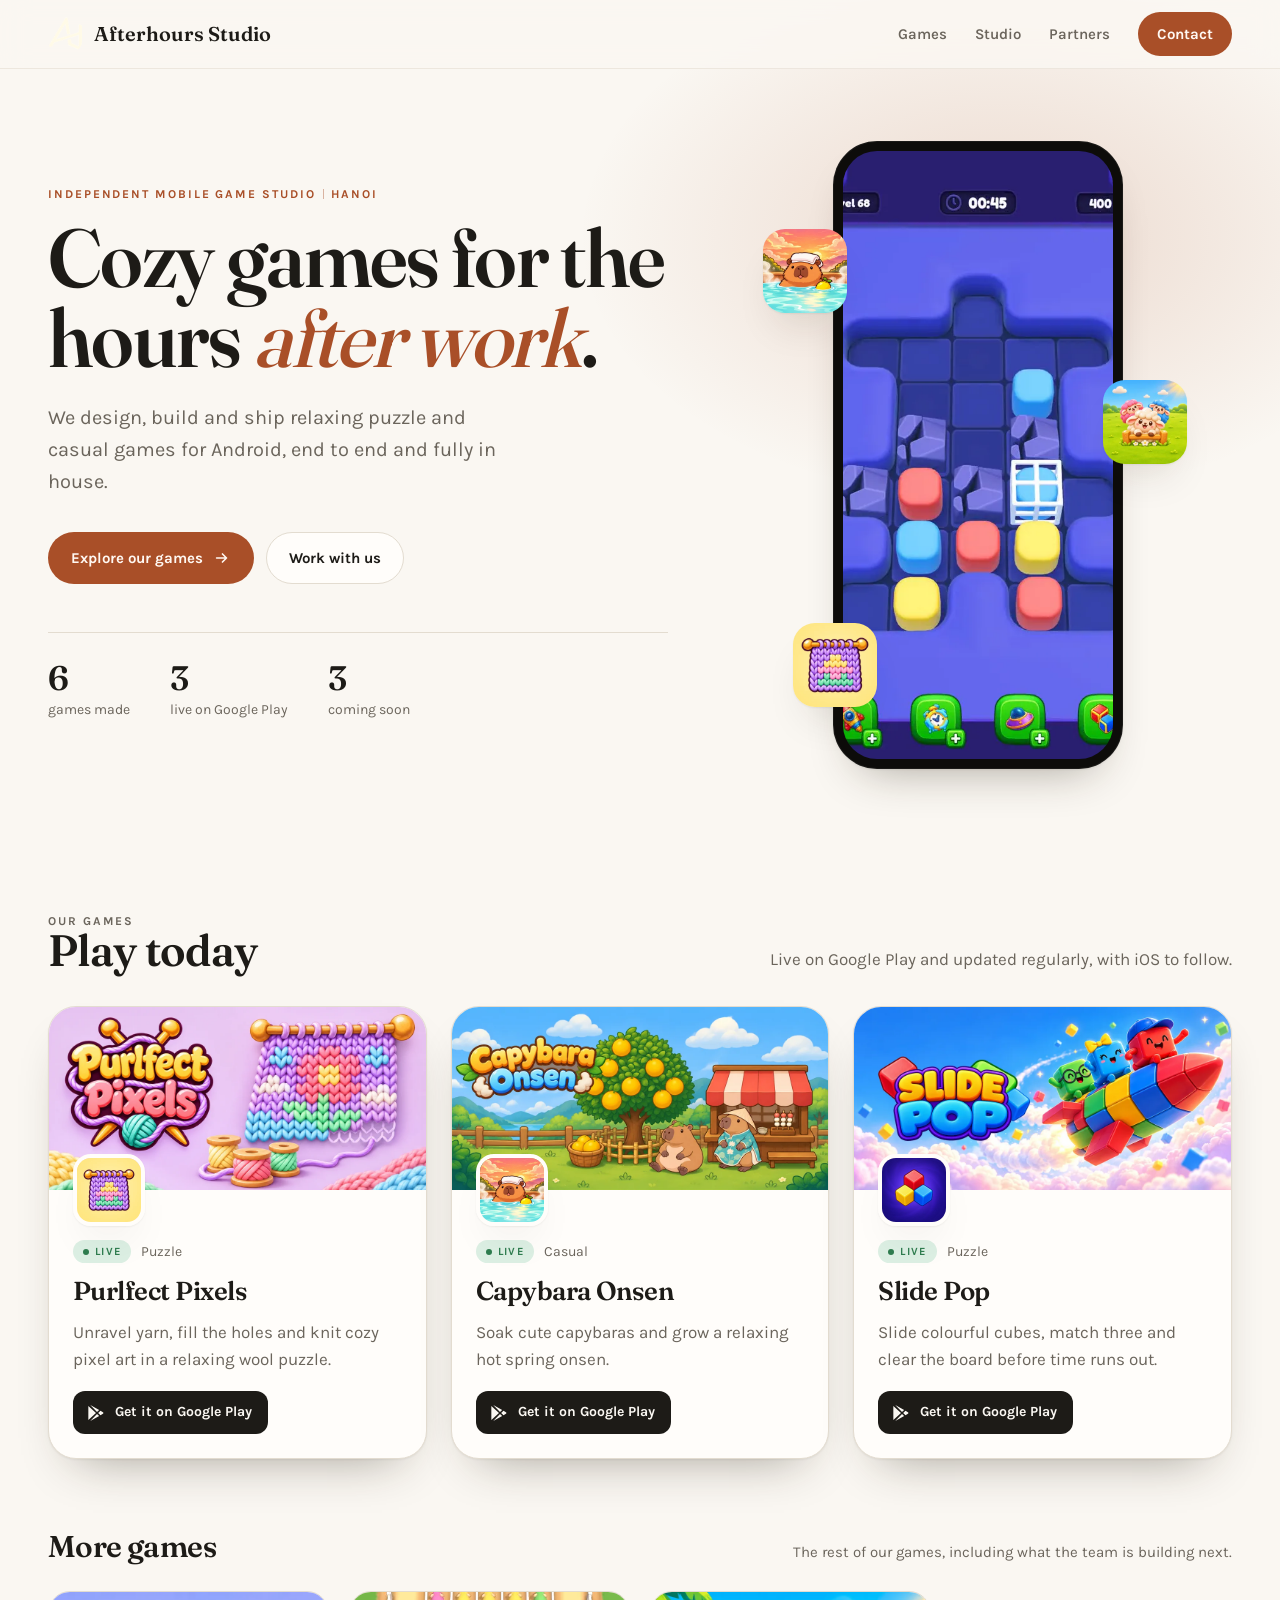
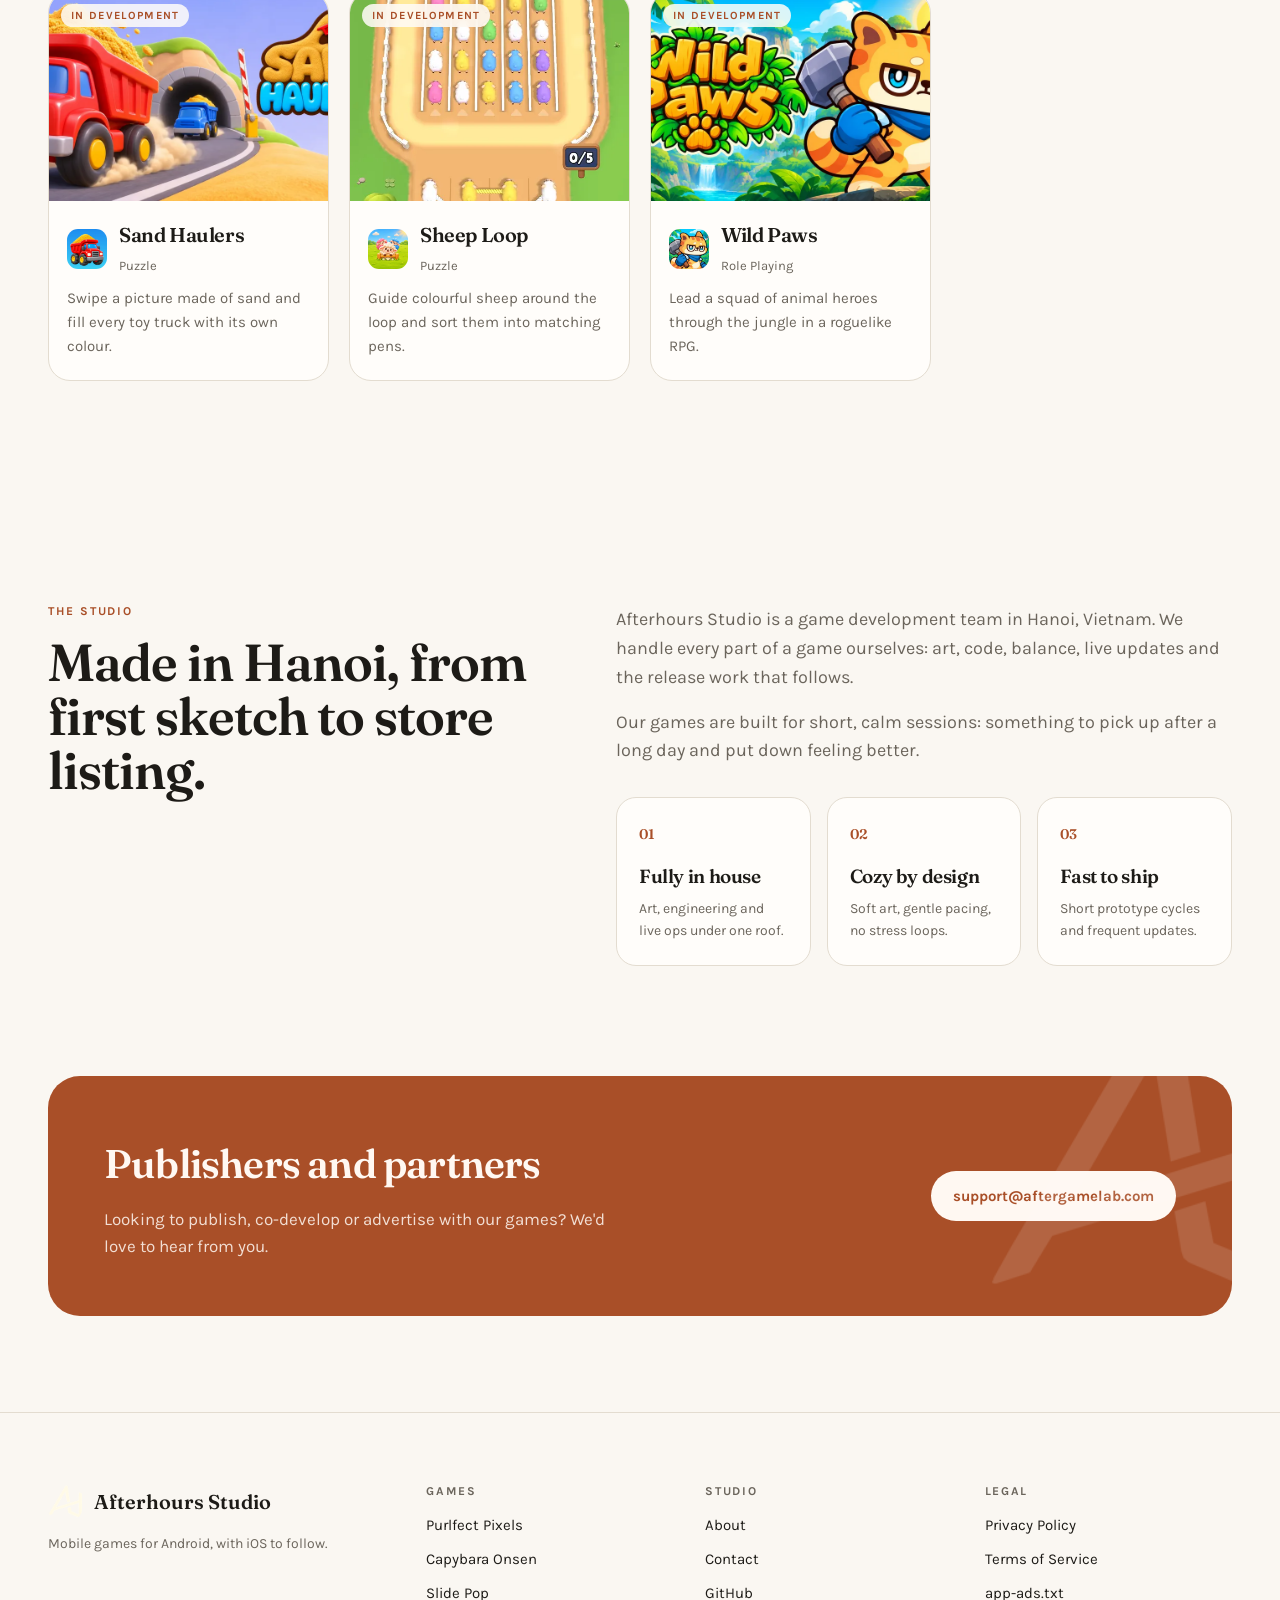
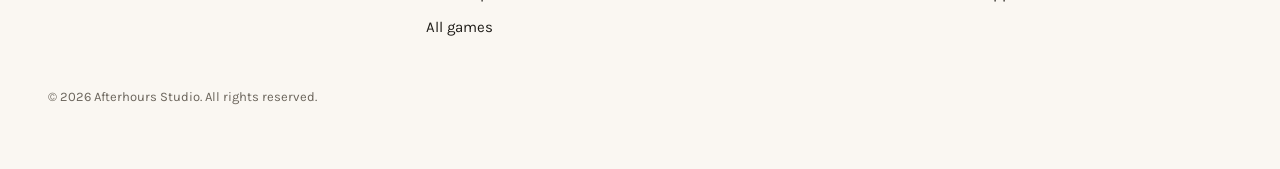
==== index.html @ 0a29c7d8 "feat(site): three featured games, the rest in a sideways row The home page games section is now thre" ====
<!doctype html>
<html lang="en">
<head>
<meta charset="utf-8">
<meta name="viewport" content="width=device-width, initial-scale=1">
<title>Afterhours Studio</title>
<meta name="description" content="Afterhours Studio is an independent mobile game studio in Hanoi. We design, build and ship relaxing puzzle and casual games for Android.">
<link rel="canonical" href="https://afterhours-studio.github.io/">
<meta property="og:type" content="website">
<meta property="og:title" content="Afterhours Studio">
<meta property="og:description" content="Cozy games for the hours after work. Relaxing puzzle and casual games for Android, made in Hanoi.">
<meta property="og:url" content="https://afterhours-studio.github.io/">
<meta property="og:image" content="https://afterhours-studio.github.io/assets/games/capybara-onsen/feature.webp">
<meta name="twitter:card" content="summary_large_image">
<link rel="icon" href="/assets/brand/favicon.svg" type="image/svg+xml">
<link rel="icon" href="/assets/brand/icon-180.png" type="image/png">
<link rel="apple-touch-icon" href="/assets/brand/icon-180.png">
<link rel="preload" href="/assets/fonts/fraunces-var-latin.woff2" as="font" type="font/woff2" crossorigin>
<link rel="preload" href="/assets/fonts/karla-var-latin.woff2" as="font" type="font/woff2" crossorigin>
<link rel="stylesheet" href="/assets/css/home.css?v=a24bcec610">
</head>
<body>

<header class="nav">
  <div class="wrap">
    <a class="brand" href="#top" aria-label="Afterhours Studio"><img src="/assets/brand/icon-180.png" alt="" width="34" height="34"><span>Afterhours Studio</span></a>
    <nav>
      <a href="#games">Games</a>
      <a href="#studio">Studio</a>
      <a href="#partner">Partners</a>
      <a class="btn primary" href="mailto:support@aftergamelab.com">Contact</a>
    </nav>
  </div>
</header>

<main id="top">
  <section class="hero">
    <div class="wrap">
      <div>
        <p class="eyebrow">Independent mobile game studio<span class="sep" aria-hidden="true"></span>Hanoi</p>
        <h1>Cozy games for the hours <em>after work</em>.</h1>
        <p class="lede">We design, build and ship relaxing puzzle and casual games for Android, end to end and fully in house.</p>
        <div class="ctas">
          <a class="btn primary" href="#games">Explore our games
            <svg viewBox="0 0 20 20" fill="none" stroke="currentColor" stroke-width="1.8" stroke-linecap="round" stroke-linejoin="round"><path d="M4 10h11M10.5 5.5 15 10l-4.5 4.5"/></svg></a>
          <a class="btn" href="#partner">Work with us</a>
        </div>
        <!-- STATS:START -->
        <div class="stats"><div><b>6</b><span>games made</span></div><div><b>3</b><span>live on Google Play</span></div><div><b>3</b><span>coming soon</span></div></div>
        <!-- STATS:END -->
      </div>
      <div class="showcase">
        <div class="phone"><video src="/assets/games/slide-pop/gameplay.mp4" poster="/assets/games/slide-pop/gameplay.webp" autoplay muted loop playsinline aria-label="Slide Pop gameplay"></video></div>
        <img class="float a" src="/assets/games/capybara-onsen/icon.webp" alt="Capybara Onsen app icon">
        <img class="float b" src="/assets/games/sheep-loop/icon.webp" alt="Sheep Loop app icon">
        <img class="float c" src="/assets/games/purlfect-pixels/icon.webp" alt="Purlfect Pixels app icon">
      </div>
    </div>
  </section>

  <section class="live" id="games">
    <div class="wrap">
      <div class="section-head">
        <div>
          <p class="eyebrow">Our games</p>
          <h2>Play today</h2>
        </div>
        <p>Live on Google Play and updated regularly, with iOS to follow.</p>
      </div>
      <div class="live-grid">
      <!-- Generated by tools/build_games.py from tools/games.json: edit that file, not these cards. -->
        <!-- FEATURED:START -->
        <article class="live-card">
          <a class="art" href="/games/purlfect-pixels/"><img src="/assets/games/purlfect-pixels/feature.webp" alt="Purlfect Pixels feature art" width="1024" height="500" loading="lazy"></a>
          <div class="body">
            <img class="icon" src="/assets/games/purlfect-pixels/icon.webp" alt="Purlfect Pixels app icon" width="72" height="72">
            <div>
              <div class="meta"><span class="chip on">Live</span>Puzzle</div>
              <h3><a href="/games/purlfect-pixels/">Purlfect Pixels</a></h3>
              <p>Unravel yarn, fill the holes and knit cozy pixel art in a relaxing wool puzzle.</p>
              <a class="play" href="https://play.google.com/store/apps/details?id=com.afterhours.purlfectpixels" rel="noopener"><svg viewBox="0 0 24 24" fill="currentColor" aria-hidden="true" focusable="false"><path d="M4 3.5v17l9.2-8.5L4 3.5Zm10.4 9.6 2.6 2.4-10.7 6.1 8.1-8.5Zm0-2.2L6.3 2.4 17 8.5l-2.6 2.4Zm4.2-1.5 2.9 1.7c.7.4.7 1.4 0 1.8l-2.9 1.7-2.8-2.6 2.8-2.6Z"/></svg>Get it on Google Play</a>
            </div>
          </div>
        </article>
        <article class="live-card">
          <a class="art" href="/games/capybara-onsen/"><img src="/assets/games/capybara-onsen/feature.webp" alt="Capybara Onsen feature art" width="1024" height="500" loading="lazy"></a>
          <div class="body">
            <img class="icon" src="/assets/games/capybara-onsen/icon.webp" alt="Capybara Onsen app icon" width="72" height="72">
            <div>
              <div class="meta"><span class="chip on">Live</span>Casual</div>
              <h3><a href="/games/capybara-onsen/">Capybara Onsen</a></h3>
              <p>Soak cute capybaras and grow a relaxing hot spring onsen.</p>
              <a class="play" href="https://play.google.com/store/apps/details?id=com.afterhours.cpbronsen" rel="noopener"><svg viewBox="0 0 24 24" fill="currentColor" aria-hidden="true" focusable="false"><path d="M4 3.5v17l9.2-8.5L4 3.5Zm10.4 9.6 2.6 2.4-10.7 6.1 8.1-8.5Zm0-2.2L6.3 2.4 17 8.5l-2.6 2.4Zm4.2-1.5 2.9 1.7c.7.4.7 1.4 0 1.8l-2.9 1.7-2.8-2.6 2.8-2.6Z"/></svg>Get it on Google Play</a>
            </div>
          </div>
        </article>
        <article class="live-card">
          <a class="art" href="/games/slide-pop/"><img src="/assets/games/slide-pop/feature.webp" alt="Slide Pop feature art" width="1024" height="500" loading="lazy"></a>
          <div class="body">
            <img class="icon" src="/assets/games/slide-pop/icon.webp" alt="Slide Pop app icon" width="72" height="72">
            <div>
              <div class="meta"><span class="chip on">Live</span>Puzzle</div>
              <h3><a href="/games/slide-pop/">Slide Pop</a></h3>
              <p>Slide colourful cubes, match three and clear the board before time runs out.</p>
              <a class="play" href="https://play.google.com/store/apps/details?id=com.afterhours.slidepop" rel="noopener"><svg viewBox="0 0 24 24" fill="currentColor" aria-hidden="true" focusable="false"><path d="M4 3.5v17l9.2-8.5L4 3.5Zm10.4 9.6 2.6 2.4-10.7 6.1 8.1-8.5Zm0-2.2L6.3 2.4 17 8.5l-2.6 2.4Zm4.2-1.5 2.9 1.7c.7.4.7 1.4 0 1.8l-2.9 1.7-2.8-2.6 2.8-2.6Z"/></svg>Get it on Google Play</a>
            </div>
          </div>
        </article>
        <!-- FEATURED:END -->
      </div>

      <div class="more-head">
        <h2>More games</h2>
        <p>The rest of our games, including what the team is building next.</p>
      </div>
      <div class="more-row">
      <!-- Generated by tools/build_games.py from tools/games.json: edit that file, not these cards. -->
        <!-- MORE:START -->
        <a class="dev-card" href="/games/sand-haulers/">
          <div class="art"><img src="/assets/games/sand-haulers/feature.webp" alt="Sand Haulers feature art" loading="lazy"><span class="chip">In development</span></div>
          <div class="body">
            <div class="row"><img src="/assets/games/sand-haulers/icon.webp" alt="Sand Haulers app icon" width="40" height="40" loading="lazy"><div><h3>Sand Haulers</h3><span class="genre">Puzzle</span></div></div>
            <p>Swipe a picture made of sand and fill every toy truck with its own colour.</p>
          </div>
        </a>
        <a class="dev-card" href="/games/sheep-loop/">
          <div class="art"><video src="/assets/games/sheep-loop/gameplay.mp4" poster="/assets/games/sheep-loop/gameplay.webp" autoplay muted loop playsinline preload="metadata" aria-label="Sheep Loop gameplay"></video><span class="chip">In development</span></div>
          <div class="body">
            <div class="row"><img src="/assets/games/sheep-loop/icon.webp" alt="Sheep Loop app icon" width="40" height="40" loading="lazy"><div><h3>Sheep Loop</h3><span class="genre">Puzzle</span></div></div>
            <p>Guide colourful sheep around the loop and sort them into matching pens.</p>
          </div>
        </a>
        <a class="dev-card" href="/games/wild-paws/">
          <div class="art"><img src="/assets/games/wild-paws/feature.webp" alt="Wild Paws feature art" loading="lazy"><span class="chip">In development</span></div>
          <div class="body">
            <div class="row"><img src="/assets/games/wild-paws/icon.webp" alt="Wild Paws app icon" width="40" height="40" loading="lazy"><div><h3>Wild Paws</h3><span class="genre">Role Playing</span></div></div>
            <p>Lead a squad of animal heroes through the jungle in a roguelike RPG.</p>
          </div>
        </a>
        <!-- MORE:END -->
      </div>
    </div>
  </section>

  <section class="studio" id="studio">
    <div class="wrap">
      <div>
        <p class="eyebrow">The studio</p>
        <h2>Made in Hanoi, from first sketch to store listing.</h2>
      </div>
      <div class="copy">
        <p>Afterhours Studio is a game development team in Hanoi, Vietnam. We handle every part of a game ourselves: art, code, balance, live updates and the release work that follows.</p>
        <p>Our games are built for short, calm sessions: something to pick up after a long day and put down feeling better.</p>
        <div class="pillars">
          <div class="pillar"><span class="n">01</span><h3>Fully in house</h3><p>Art, engineering and live ops under one roof.</p></div>
          <div class="pillar"><span class="n">02</span><h3>Cozy by design</h3><p>Soft art, gentle pacing, no stress loops.</p></div>
          <div class="pillar"><span class="n">03</span><h3>Fast to ship</h3><p>Short prototype cycles and frequent updates.</p></div>
        </div>
      </div>
    </div>
  </section>

  <section class="partner" id="partner">
    <div class="wrap">
      <div>
        <h2>Publishers and partners</h2>
        <p>Looking to publish, co-develop or advertise with our games? We'd love to hear from you.</p>
      </div>
      <a class="btn" href="mailto:support@aftergamelab.com">support@aftergamelab.com</a>
    </div>
  </section>
</main>

<footer>
  <div class="wrap">
    <div>
      <a class="brand" href="#top"><img src="/assets/brand/icon-180.png" alt="" width="34" height="34">Afterhours Studio</a>
      <p class="small">Mobile games for Android, with iOS to follow.</p>
    </div>
    <div><h4>Games</h4><ul>
      <!-- FOOTGAMES:START -->
      <li><a href="/games/purlfect-pixels/">Purlfect Pixels</a></li>
      <li><a href="/games/capybara-onsen/">Capybara Onsen</a></li>
      <li><a href="/games/slide-pop/">Slide Pop</a></li>
      <li><a href="#games">All games</a></li>
      <!-- FOOTGAMES:END -->
    </ul></div>
    <div><h4>Studio</h4><ul><li><a href="#studio">About</a></li><li><a href="mailto:support@aftergamelab.com">Contact</a></li><li><a href="https://github.com/Afterhours-Studio" rel="noopener">GitHub</a></li></ul></div>
    <div><h4>Legal</h4><ul><li><a href="/privacy/">Privacy Policy</a></li><li><a href="/terms/">Terms of Service</a></li><li><a href="/app-ads.txt">app-ads.txt</a></li></ul></div>
  </div>
  <p class="wrap legal">© 2026 Afterhours Studio. All rights reserved.</p>
</footer>

</body>
</html>
---- assets/css/home.css ----
/* Home page only (index.html). Game pages, privacy and terms use site.css.
   Game cards and stats are built by tools/build_games.py from tools/games.json. */
@font-face { font-family: "Fraunces"; src: url("/assets/fonts/fraunces-var-latin.woff2") format("woff2-variations"); font-weight: 100 900; font-display: swap; }
@font-face { font-family: "Karla"; src: url("/assets/fonts/karla-var-latin.woff2") format("woff2-variations"); font-weight: 200 800; font-display: swap; }

:root {
  --paper: #faf7f2; --raised: #fffdfa; --sunk: #f1ebe1;
  --ink: #1d1b17; --muted: #6b655c; --line: #e3dcd0;
  --accent: #a94f28; --accent-ink: #fff8f2; --accent-soft: #f2e4d9;
  --live: #2f7d4f; --live-soft: #dcefe3;
  --glow: rgba(169, 79, 40, .18);
  --shadow: 0 1px 2px rgba(40,30,16,.06), 0 24px 48px -28px rgba(40,30,16,.45);
  --display: "Fraunces", Georgia, serif;
  --body: "Karla", "Segoe UI", Helvetica, Arial, sans-serif;
  --wrap: 1440px;
  --gutter: clamp(16px, 4vw, 48px);
}
@media (prefers-color-scheme: dark) {
  :root {
    --paper: #13110e; --raised: #1c1915; --sunk: #191612;
    --ink: #efe9df; --muted: #9d958a; --line: #2e2922;
    --accent: #e8986a; --accent-ink: #1a110b; --accent-soft: #2b2119;
    --live: #7fd3a0; --live-soft: #17281e;
    --glow: rgba(232, 152, 106, .16);
    --shadow: 0 1px 2px rgba(0,0,0,.5), 0 28px 56px -30px rgba(0,0,0,.95);
  }
}

* { box-sizing: border-box; }
html { scroll-behavior: smooth; -webkit-text-size-adjust: 100%; }
body { margin: 0; background: var(--paper); color: var(--ink); font: 400 17px/1.6 var(--body); overflow-x: hidden; }
img, video { display: block; max-width: 100%; }
a { color: inherit; text-decoration: none; }
.wrap { width: min(var(--wrap), 100% - 2 * var(--gutter)); margin-inline: auto; }

.eyebrow { font: 700 12px/1 var(--body); letter-spacing: .16em; text-transform: uppercase; color: var(--accent); margin: 0 0 18px; }
h1, h2, h3 { font-family: var(--display); font-weight: 600; letter-spacing: -.02em; margin: 0; }
.section-head { display: flex; align-items: end; justify-content: space-between; gap: 24px; margin-bottom: 32px; }
.section-head h2 { font-size: clamp(30px, 4vw, 44px); line-height: 1.05; }
.section-head p { color: var(--muted); margin: 10px 0 0; }

.btn { display: inline-flex; align-items: center; gap: 10px; padding: 13px 22px; border-radius: 999px; font-weight: 700; font-size: 15px; border: 1px solid var(--line); background: var(--raised); transition: transform .15s ease, background .15s ease; }
.btn:hover { transform: translateY(-1px); }
.btn.primary { background: var(--accent); color: var(--accent-ink); border-color: transparent; }
.btn svg { width: 18px; height: 18px; }

/* Nav */
.nav { position: sticky; top: 0; z-index: 10; backdrop-filter: blur(14px); background: color-mix(in srgb, var(--paper) 82%, transparent); border-bottom: 1px solid color-mix(in srgb, var(--line) 60%, transparent); }
.nav .wrap { display: flex; align-items: center; justify-content: space-between; height: 68px; }
.brand { display: flex; align-items: center; gap: 12px; font: 600 20px/1 var(--display); }
.brand img { width: 34px; height: 34px; border-radius: 9px; }
.nav nav { display: flex; align-items: center; gap: 28px; font-weight: 600; font-size: 15px; }
.nav nav a:not(.btn) { color: var(--muted); }
.nav nav a:not(.btn):hover { color: var(--ink); }
.nav .btn { padding: 9px 18px; }

/* Hero */
.hero { position: relative; padding: 72px 0 96px; }
.hero::before { content: ""; position: absolute; inset: -120px 0 auto; height: 720px; background: radial-gradient(600px 380px at 78% 40%, var(--glow), transparent 70%); pointer-events: none; z-index: -1; }
.hero .wrap { display: grid; grid-template-columns: 1.1fr .9fr; gap: 56px; align-items: center; }
.hero h1 { font-size: clamp(44px, 6.4vw, 84px); line-height: .98; }
.hero h1 em { font-style: italic; color: var(--accent); font-weight: 500; }
.hero .lede { font-size: 20px; color: var(--muted); max-width: 40ch; margin: 24px 0 34px; }
.hero .ctas { display: flex; flex-wrap: wrap; gap: 12px; }
.stats { display: flex; gap: 40px; margin-top: 48px; padding-top: 28px; border-top: 1px solid var(--line); }
.stats b { display: block; font: 600 34px/1 var(--display); }
.stats span { color: var(--muted); font-size: 14px; }

.showcase { position: relative; justify-self: center; }
.phone { width: 290px; aspect-ratio: 9 / 19.5; border-radius: 44px; padding: 10px; background: #0d0c0a; box-shadow: var(--shadow), 0 0 0 1px rgba(255,255,255,.06) inset; }
.phone video { width: 100%; height: 100%; object-fit: cover; border-radius: 34px; }
.float { position: absolute; width: 84px; height: 84px; border-radius: 22px; box-shadow: var(--shadow); animation: bob 6s ease-in-out infinite; }
.float.a { left: -70px; top: 14%; }
.float.b { right: -64px; top: 38%; animation-delay: -2s; }
.float.c { left: -40px; bottom: 10%; animation-delay: -4s; }
@keyframes bob { 50% { transform: translateY(-12px) rotate(-2deg); } }

/* Live games */
.live { padding: 40px 0 96px; }
.live-grid { display: grid; grid-template-columns: repeat(auto-fit, minmax(300px, 1fr)); gap: 24px; }
.live-card { position: relative; border-radius: 28px; overflow: hidden; background: var(--raised); border: 1px solid var(--line); box-shadow: var(--shadow); display: flex; flex-direction: column; }
.live-card .art { aspect-ratio: 1024 / 500; overflow: hidden; }
.live-card .art img { width: 100%; height: 100%; object-fit: cover; transition: transform .5s ease; }
.live-card:hover .art img { transform: scale(1.04); }
.live-card .body { display: grid; gap: 14px; padding: 0 24px 24px; align-items: start; }
.live-card .icon { position: relative; z-index: 1; width: 72px; height: 72px; border-radius: 18px; margin-top: -36px; border: 4px solid var(--raised); box-shadow: var(--shadow); }
.live-card h3 { font-size: 26px; }
.live-card h3 a:hover { color: var(--accent); }
.live-card p { color: var(--muted); margin: 6px 0 18px; }
.chip { display: inline-flex; align-items: center; gap: 6px; font: 700 11px/1 var(--body); letter-spacing: .12em; text-transform: uppercase; padding: 6px 10px; border-radius: 999px; background: var(--accent-soft); color: var(--accent); }
.chip.on { background: var(--live-soft); color: var(--live); }
.chip.on::before { content: ""; width: 6px; height: 6px; border-radius: 50%; background: currentColor; }
.sep { display: inline-block; width: 1px; height: .85em; margin: 0 .6em; background: currentColor; opacity: .4; vertical-align: -.08em; }
.meta .sep { margin: 0; }
.meta { display: flex; gap: 10px; align-items: center; margin-bottom: 8px; color: var(--muted); font-size: 14px; }
.play { white-space: nowrap; display: inline-flex; align-items: center; gap: 10px; padding: 10px 16px 10px 12px; border-radius: 12px; background: var(--ink); color: var(--paper); font-weight: 700; font-size: 14px; }
.play svg { width: 20px; height: 20px; }

/* More games: one row that scrolls sideways */
.more-head { display: flex; align-items: baseline; justify-content: space-between; gap: 16px; margin: 64px 0 20px; }
.more-head h2 { font-size: clamp(24px, 2.6vw, 30px); }
.more-head p { color: var(--muted); margin: 0; font-size: 15px; }
.more-row { display: grid; grid-auto-flow: column; grid-auto-columns: minmax(260px, calc((100% - 3 * 20px) / 4)); gap: 20px; overflow-x: auto; scroll-snap-type: x mandatory; overscroll-behavior-x: contain; padding: 4px 4px 18px; margin: -4px -4px 0; scrollbar-width: thin; scrollbar-color: var(--line) transparent; }
.more-row > a { scroll-snap-align: start; }
.dev-card { border-radius: 22px; overflow: hidden; background: var(--raised); border: 1px solid var(--line); transition: transform .2s ease, box-shadow .2s ease; }
.dev-card:hover { transform: translateY(-4px); box-shadow: var(--shadow); }
.dev-card .art { aspect-ratio: 4 / 3; overflow: hidden; position: relative; }
.dev-card .art img, .dev-card .art video { width: 100%; height: 100%; object-fit: cover; }
.dev-card .art .chip { position: absolute; left: 12px; top: 12px; backdrop-filter: blur(8px); background: color-mix(in srgb, var(--raised) 85%, transparent); }
.dev-card .body { padding: 18px 18px 22px; }
.dev-card .row { display: flex; align-items: center; gap: 12px; margin-bottom: 8px; }
.dev-card .row img { width: 40px; height: 40px; border-radius: 11px; }
.dev-card h3 { font-size: 20px; }
.dev-card .genre { color: var(--muted); font-size: 13px; }
.dev-card p { color: var(--muted); font-size: 15px; margin: 0; }

/* Studio */
.studio { padding: 110px 0; }
.studio .wrap { display: grid; grid-template-columns: .9fr 1.1fr; gap: 64px; }
.studio h2 { font-size: clamp(34px, 4.4vw, 52px); line-height: 1.04; }
.studio .copy p { color: var(--muted); font-size: 18px; margin: 0 0 16px; }
.pillars { display: grid; grid-template-columns: repeat(3, 1fr); gap: 16px; margin-top: 32px; }
.pillar { padding: 22px; border-radius: 20px; border: 1px solid var(--line); background: var(--raised); }
.pillar .n { font: 600 14px/1 var(--display); color: var(--accent); }
.pillar h3 { font-size: 19px; margin: 14px 0 6px; }
.pillar p { font-size: 14px !important; margin: 0 !important; }

/* Partner band */
.partner .wrap { border-radius: 32px; padding: 56px; background: var(--accent); color: var(--accent-ink); display: flex; align-items: center; justify-content: space-between; gap: 32px; position: relative; overflow: hidden; }
.partner .wrap::after { content: ""; position: absolute; right: -80px; top: -80px; width: 320px; height: 320px; background: url("/assets/brand/logo-mark.png") center / contain no-repeat; opacity: .12; }
.partner h2 { font-size: clamp(28px, 3.4vw, 40px); }
.partner p { margin: 10px 0 0; opacity: .85; max-width: 52ch; }
.partner .btn { background: var(--accent-ink); color: var(--accent); border: 0; flex-shrink: 0; }

/* Footer */
footer { padding: 72px 0 48px; margin-top: 96px; border-top: 1px solid var(--line); }
footer .wrap { display: grid; grid-template-columns: 1.4fr repeat(3, 1fr); gap: 32px; }
footer h4 { font: 700 12px/1 var(--body); letter-spacing: .14em; text-transform: uppercase; color: var(--muted); margin: 0 0 16px; }
footer ul { list-style: none; padding: 0; margin: 0; display: grid; gap: 10px; font-size: 15px; }
footer ul a:hover { color: var(--accent); }
footer .small { color: var(--muted); font-size: 14px; margin-top: 14px; white-space: nowrap; }
.legal { margin-top: 48px; color: var(--muted); font-size: 13px; }

@media (max-width: 980px) {
  .hero .wrap, .studio .wrap { grid-template-columns: 1fr; }
  .showcase { margin-top: 24px; }
  .partner .wrap { flex-direction: column; align-items: flex-start; padding: 40px; }
}
@media (max-width: 640px) {
  .nav .brand span { display: none; }
  .nav nav { gap: 18px; font-size: 14px; }
  .nav nav a:not(.btn) { padding: 12px 0; }
  .nav .btn { padding: 9px 14px; }
  .hero { padding-top: 48px; }
  .stats { gap: 24px; }
  .live-grid, .pillars { grid-template-columns: 1fr; }
  .more-head { flex-direction: column; gap: 4px; margin-top: 48px; }
  .more-row { grid-auto-columns: 78%; }
  .float { width: 64px; height: 64px; border-radius: 16px; }
  .float.a, .float.c { left: -24px; } .float.b { right: -24px; }
  .phone { width: 240px; }
  .section-head { flex-direction: column; align-items: start; }
  .partner .wrap { padding: 32px 24px; }
  footer .wrap { grid-template-columns: 1fr 1fr; }
  footer .wrap > div:first-child { grid-column: 1 / -1; }
  footer ul { gap: 2px; }
  footer .small { white-space: normal; }
  footer ul a { display: block; padding: 10px 0; }
}
@media (prefers-reduced-motion: reduce) { .float { animation: none; } * { transition: none !important; } }
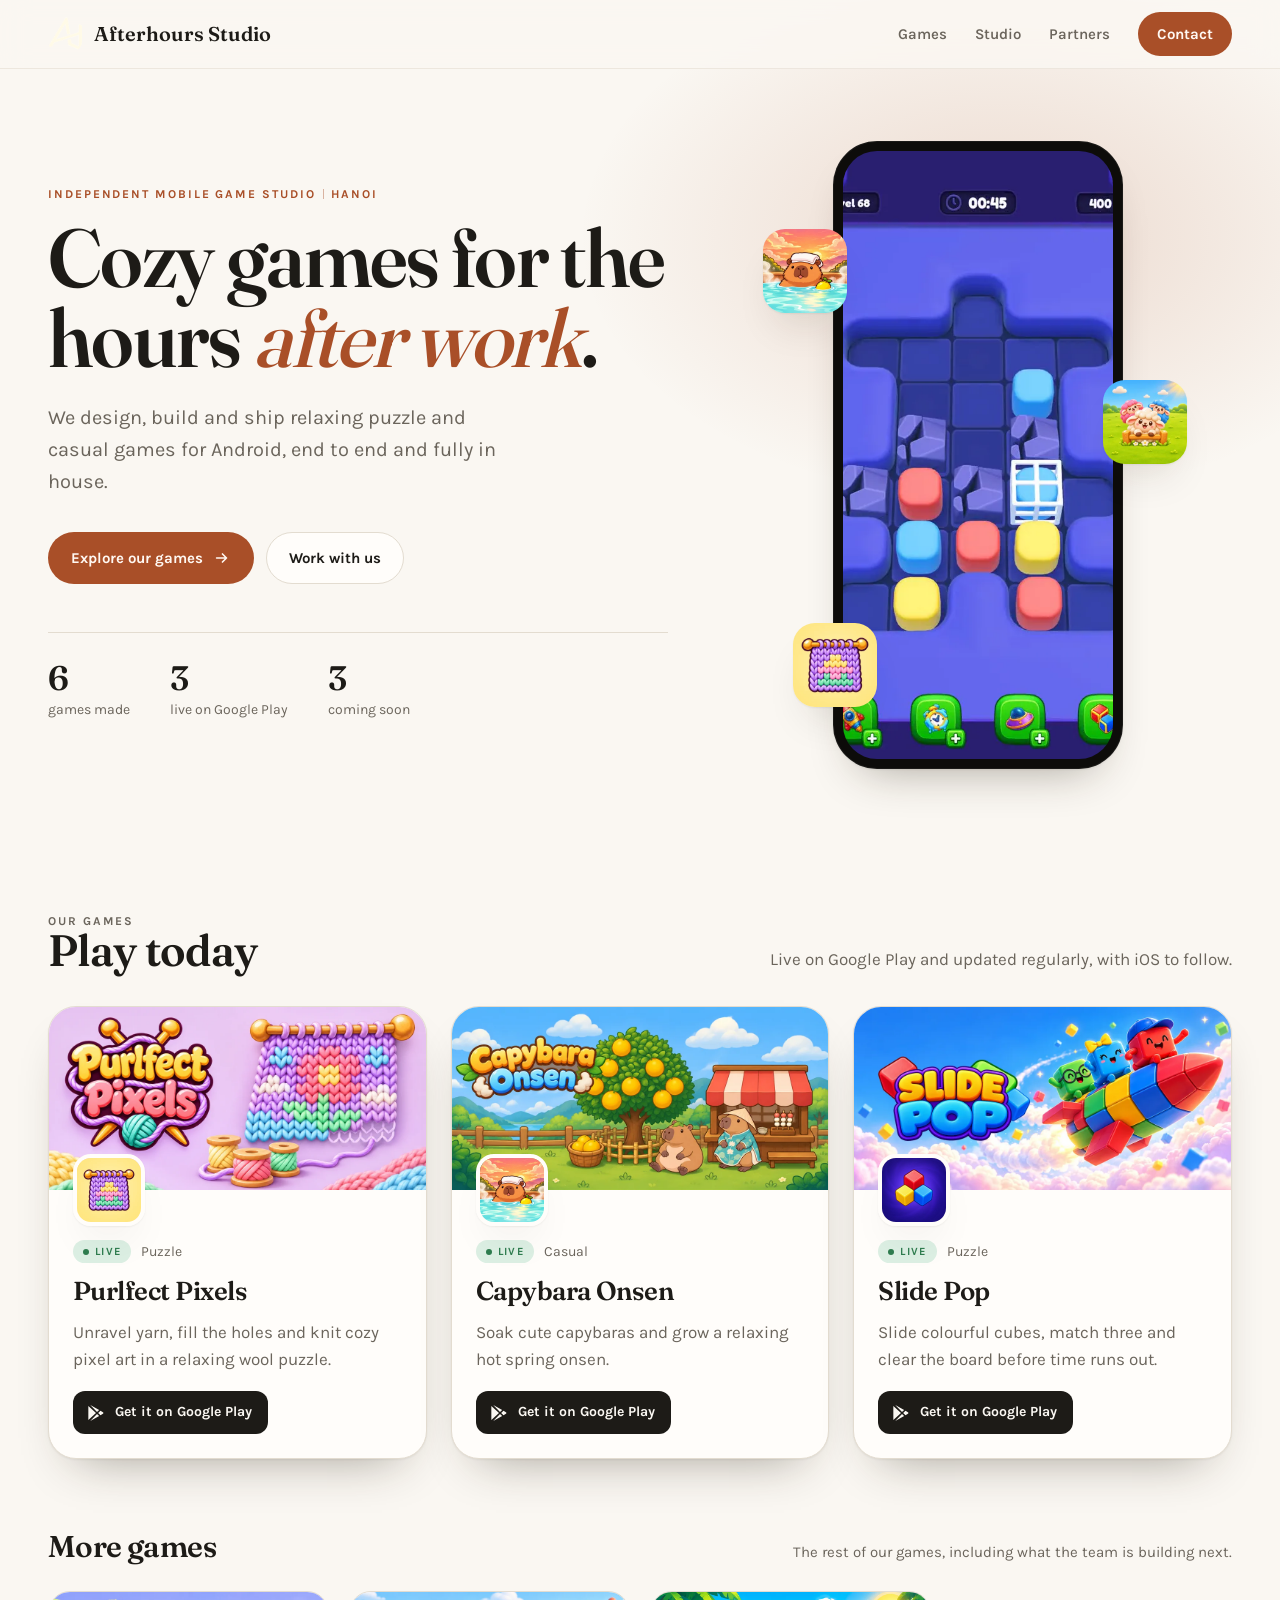
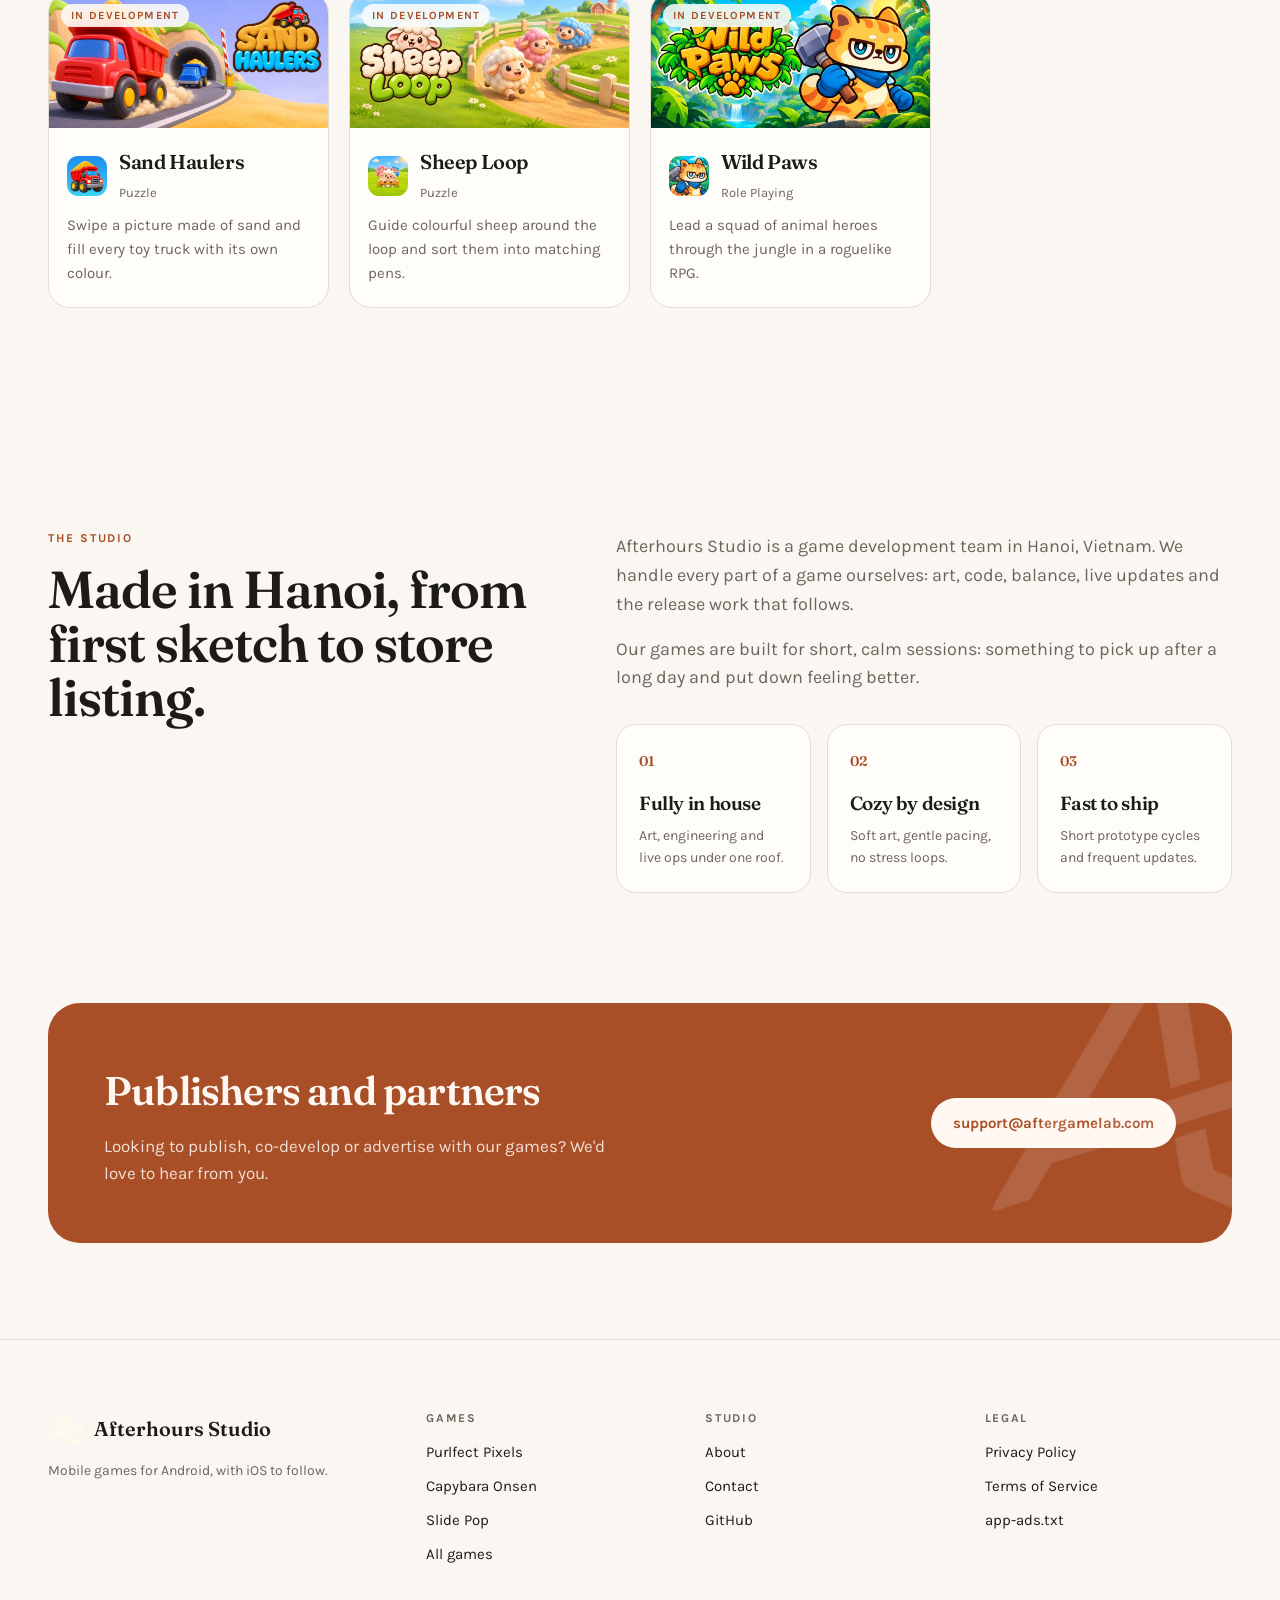
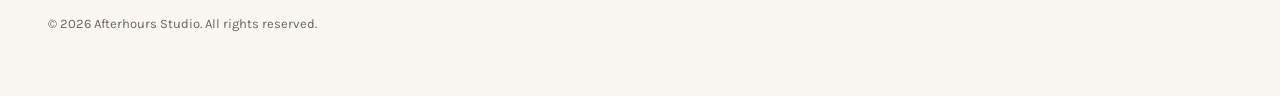
==== commit 6de5be12: "fix(site): More games cards show the whole feature art The card art was 4:3 and cropped the 1024x500" ====
--- a/index.html
+++ b/index.html
@@ -17,7 +17,7 @@
 <link rel="apple-touch-icon" href="/assets/brand/icon-180.png">
 <link rel="preload" href="/assets/fonts/fraunces-var-latin.woff2" as="font" type="font/woff2" crossorigin>
 <link rel="preload" href="/assets/fonts/karla-var-latin.woff2" as="font" type="font/woff2" crossorigin>
-<link rel="stylesheet" href="/assets/css/home.css?v=a24bcec610">
+<link rel="stylesheet" href="/assets/css/home.css?v=b3932449ea">
 </head>
 <body>
 
@@ -117,21 +117,21 @@
       <!-- Generated by tools/build_games.py from tools/games.json: edit that file, not these cards. -->
         <!-- MORE:START -->
         <a class="dev-card" href="/games/sand-haulers/">
-          <div class="art"><img src="/assets/games/sand-haulers/feature.webp" alt="Sand Haulers feature art" loading="lazy"><span class="chip">In development</span></div>
+          <div class="art"><img src="/assets/games/sand-haulers/feature.webp" alt="Sand Haulers feature art" width="1024" height="500" loading="lazy"><span class="chip">In development</span></div>
           <div class="body">
             <div class="row"><img src="/assets/games/sand-haulers/icon.webp" alt="Sand Haulers app icon" width="40" height="40" loading="lazy"><div><h3>Sand Haulers</h3><span class="genre">Puzzle</span></div></div>
             <p>Swipe a picture made of sand and fill every toy truck with its own colour.</p>
           </div>
         </a>
         <a class="dev-card" href="/games/sheep-loop/">
-          <div class="art"><video src="/assets/games/sheep-loop/gameplay.mp4" poster="/assets/games/sheep-loop/gameplay.webp" autoplay muted loop playsinline preload="metadata" aria-label="Sheep Loop gameplay"></video><span class="chip">In development</span></div>
+          <div class="art"><img src="/assets/games/sheep-loop/feature.webp" alt="Sheep Loop feature art" width="1024" height="500" loading="lazy"><span class="chip">In development</span></div>
           <div class="body">
             <div class="row"><img src="/assets/games/sheep-loop/icon.webp" alt="Sheep Loop app icon" width="40" height="40" loading="lazy"><div><h3>Sheep Loop</h3><span class="genre">Puzzle</span></div></div>
             <p>Guide colourful sheep around the loop and sort them into matching pens.</p>
           </div>
         </a>
         <a class="dev-card" href="/games/wild-paws/">
-          <div class="art"><img src="/assets/games/wild-paws/feature.webp" alt="Wild Paws feature art" loading="lazy"><span class="chip">In development</span></div>
+          <div class="art"><img src="/assets/games/wild-paws/feature.webp" alt="Wild Paws feature art" width="1024" height="500" loading="lazy"><span class="chip">In development</span></div>
           <div class="body">
             <div class="row"><img src="/assets/games/wild-paws/icon.webp" alt="Wild Paws app icon" width="40" height="40" loading="lazy"><div><h3>Wild Paws</h3><span class="genre">Role Playing</span></div></div>
             <p>Lead a squad of animal heroes through the jungle in a roguelike RPG.</p>
--- a/assets/css/home.css
+++ b/assets/css/home.css
@@ -104,7 +104,7 @@
 .more-row > a { scroll-snap-align: start; }
 .dev-card { border-radius: 22px; overflow: hidden; background: var(--raised); border: 1px solid var(--line); transition: transform .2s ease, box-shadow .2s ease; }
 .dev-card:hover { transform: translateY(-4px); box-shadow: var(--shadow); }
-.dev-card .art { aspect-ratio: 4 / 3; overflow: hidden; position: relative; }
+.dev-card .art { aspect-ratio: 1024 / 500; overflow: hidden; position: relative; }
 .dev-card .art img, .dev-card .art video { width: 100%; height: 100%; object-fit: cover; }
 .dev-card .art .chip { position: absolute; left: 12px; top: 12px; backdrop-filter: blur(8px); background: color-mix(in srgb, var(--raised) 85%, transparent); }
 .dev-card .body { padding: 18px 18px 22px; }
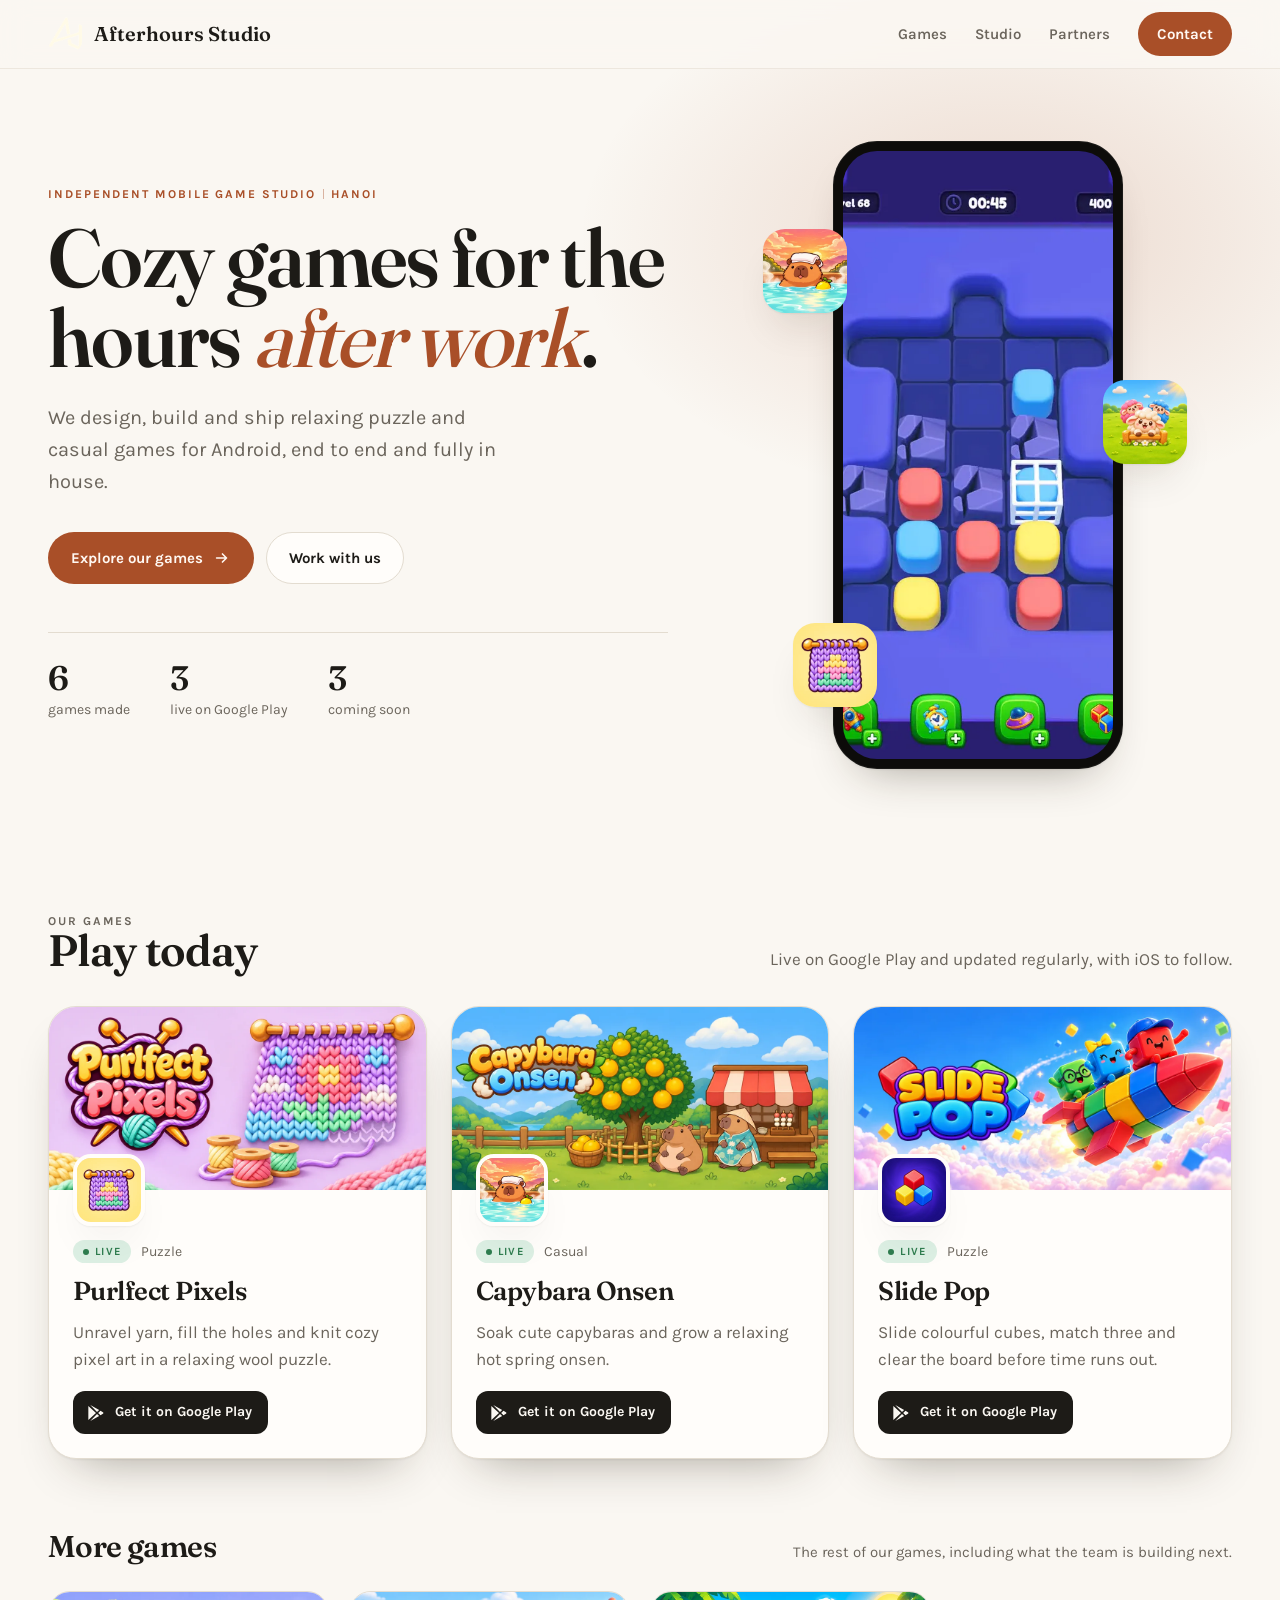
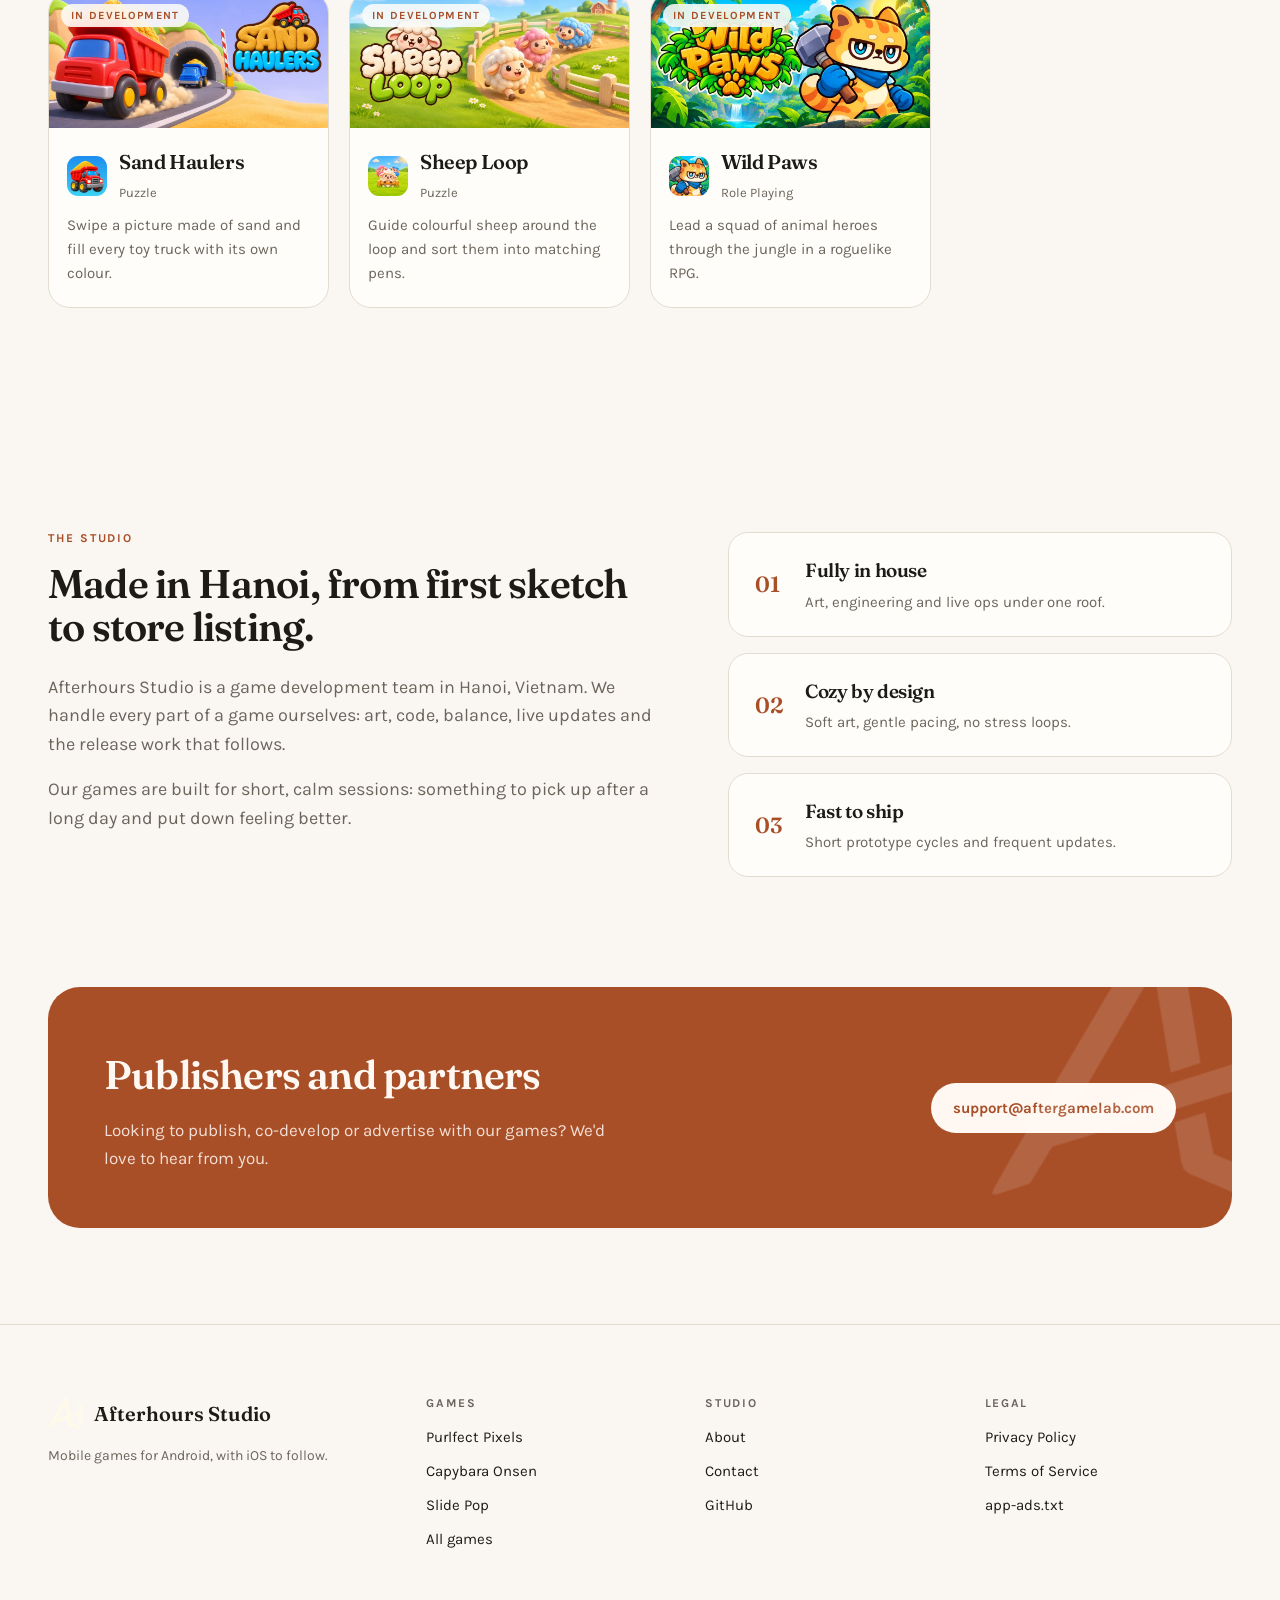
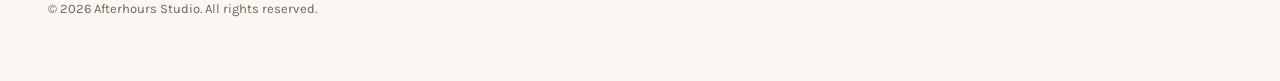
==== commit 0672aec8: "style(site): studio text on the left, pillars stacked at equal heights Heading and story share the l" ====
--- a/index.html
+++ b/index.html
@@ -17,7 +17,7 @@
 <link rel="apple-touch-icon" href="/assets/brand/icon-180.png">
 <link rel="preload" href="/assets/fonts/fraunces-var-latin.woff2" as="font" type="font/woff2" crossorigin>
 <link rel="preload" href="/assets/fonts/karla-var-latin.woff2" as="font" type="font/woff2" crossorigin>
-<link rel="stylesheet" href="/assets/css/home.css?v=b3932449ea">
+<link rel="stylesheet" href="/assets/css/home.css?v=7d8d90ee7e">
 </head>
 <body>
 
@@ -144,18 +144,16 @@
 
   <section class="studio" id="studio">
     <div class="wrap">
-      <div>
+      <div class="copy">
         <p class="eyebrow">The studio</p>
         <h2>Made in Hanoi, from first sketch to store listing.</h2>
-      </div>
-      <div class="copy">
         <p>Afterhours Studio is a game development team in Hanoi, Vietnam. We handle every part of a game ourselves: art, code, balance, live updates and the release work that follows.</p>
         <p>Our games are built for short, calm sessions: something to pick up after a long day and put down feeling better.</p>
-        <div class="pillars">
-          <div class="pillar"><span class="n">01</span><h3>Fully in house</h3><p>Art, engineering and live ops under one roof.</p></div>
-          <div class="pillar"><span class="n">02</span><h3>Cozy by design</h3><p>Soft art, gentle pacing, no stress loops.</p></div>
-          <div class="pillar"><span class="n">03</span><h3>Fast to ship</h3><p>Short prototype cycles and frequent updates.</p></div>
-        </div>
+      </div>
+      <div class="pillars">
+        <div class="pillar"><span class="n">01</span><div><h3>Fully in house</h3><p>Art, engineering and live ops under one roof.</p></div></div>
+        <div class="pillar"><span class="n">02</span><div><h3>Cozy by design</h3><p>Soft art, gentle pacing, no stress loops.</p></div></div>
+        <div class="pillar"><span class="n">03</span><div><h3>Fast to ship</h3><p>Short prototype cycles and frequent updates.</p></div></div>
       </div>
     </div>
   </section>
--- a/assets/css/home.css
+++ b/assets/css/home.css
@@ -114,16 +114,16 @@
 .dev-card .genre { color: var(--muted); font-size: 13px; }
 .dev-card p { color: var(--muted); font-size: 15px; margin: 0; }
 
-/* Studio */
+/* Studio: story on the left, the three pillars stacked on the right at equal heights */
 .studio { padding: 110px 0; }
-.studio .wrap { display: grid; grid-template-columns: .9fr 1.1fr; gap: 64px; }
-.studio h2 { font-size: clamp(34px, 4.4vw, 52px); line-height: 1.04; }
-.studio .copy p { color: var(--muted); font-size: 18px; margin: 0 0 16px; }
-.pillars { display: grid; grid-template-columns: repeat(3, 1fr); gap: 16px; margin-top: 32px; }
-.pillar { padding: 22px; border-radius: 20px; border: 1px solid var(--line); background: var(--raised); }
-.pillar .n { font: 600 14px/1 var(--display); color: var(--accent); }
-.pillar h3 { font-size: 19px; margin: 14px 0 6px; }
-.pillar p { font-size: 14px !important; margin: 0 !important; }
+.studio .wrap { display: grid; grid-template-columns: 1.1fr .9fr; gap: 64px; align-items: stretch; }
+.studio h2 { font-size: clamp(28px, 3.2vw, 40px); line-height: 1.08; margin-bottom: 24px; }
+.studio .copy p:not(.eyebrow) { color: var(--muted); font-size: 18px; margin: 0 0 16px; max-width: 60ch; }
+.pillars { display: grid; grid-template-rows: repeat(3, 1fr); gap: 16px; }
+.pillar { display: flex; align-items: center; gap: 20px; padding: 22px 26px; border-radius: 20px; border: 1px solid var(--line); background: var(--raised); }
+.pillar .n { font: 600 22px/1 var(--display); color: var(--accent); flex-shrink: 0; width: 2ch; }
+.pillar h3 { font-size: 19px; margin: 0 0 4px; }
+.pillar p { font-size: 15px; color: var(--muted); margin: 0; }
 
 /* Partner band */
 .partner .wrap { border-radius: 32px; padding: 56px; background: var(--accent); color: var(--accent-ink); display: flex; align-items: center; justify-content: space-between; gap: 32px; position: relative; overflow: hidden; }
@@ -153,7 +153,7 @@
   .nav .btn { padding: 9px 14px; }
   .hero { padding-top: 48px; }
   .stats { gap: 24px; }
-  .live-grid, .pillars { grid-template-columns: 1fr; }
+  .live-grid { grid-template-columns: 1fr; }
   .more-head { flex-direction: column; gap: 4px; margin-top: 48px; }
   .more-row { grid-auto-columns: 78%; }
   .float { width: 64px; height: 64px; border-radius: 16px; }
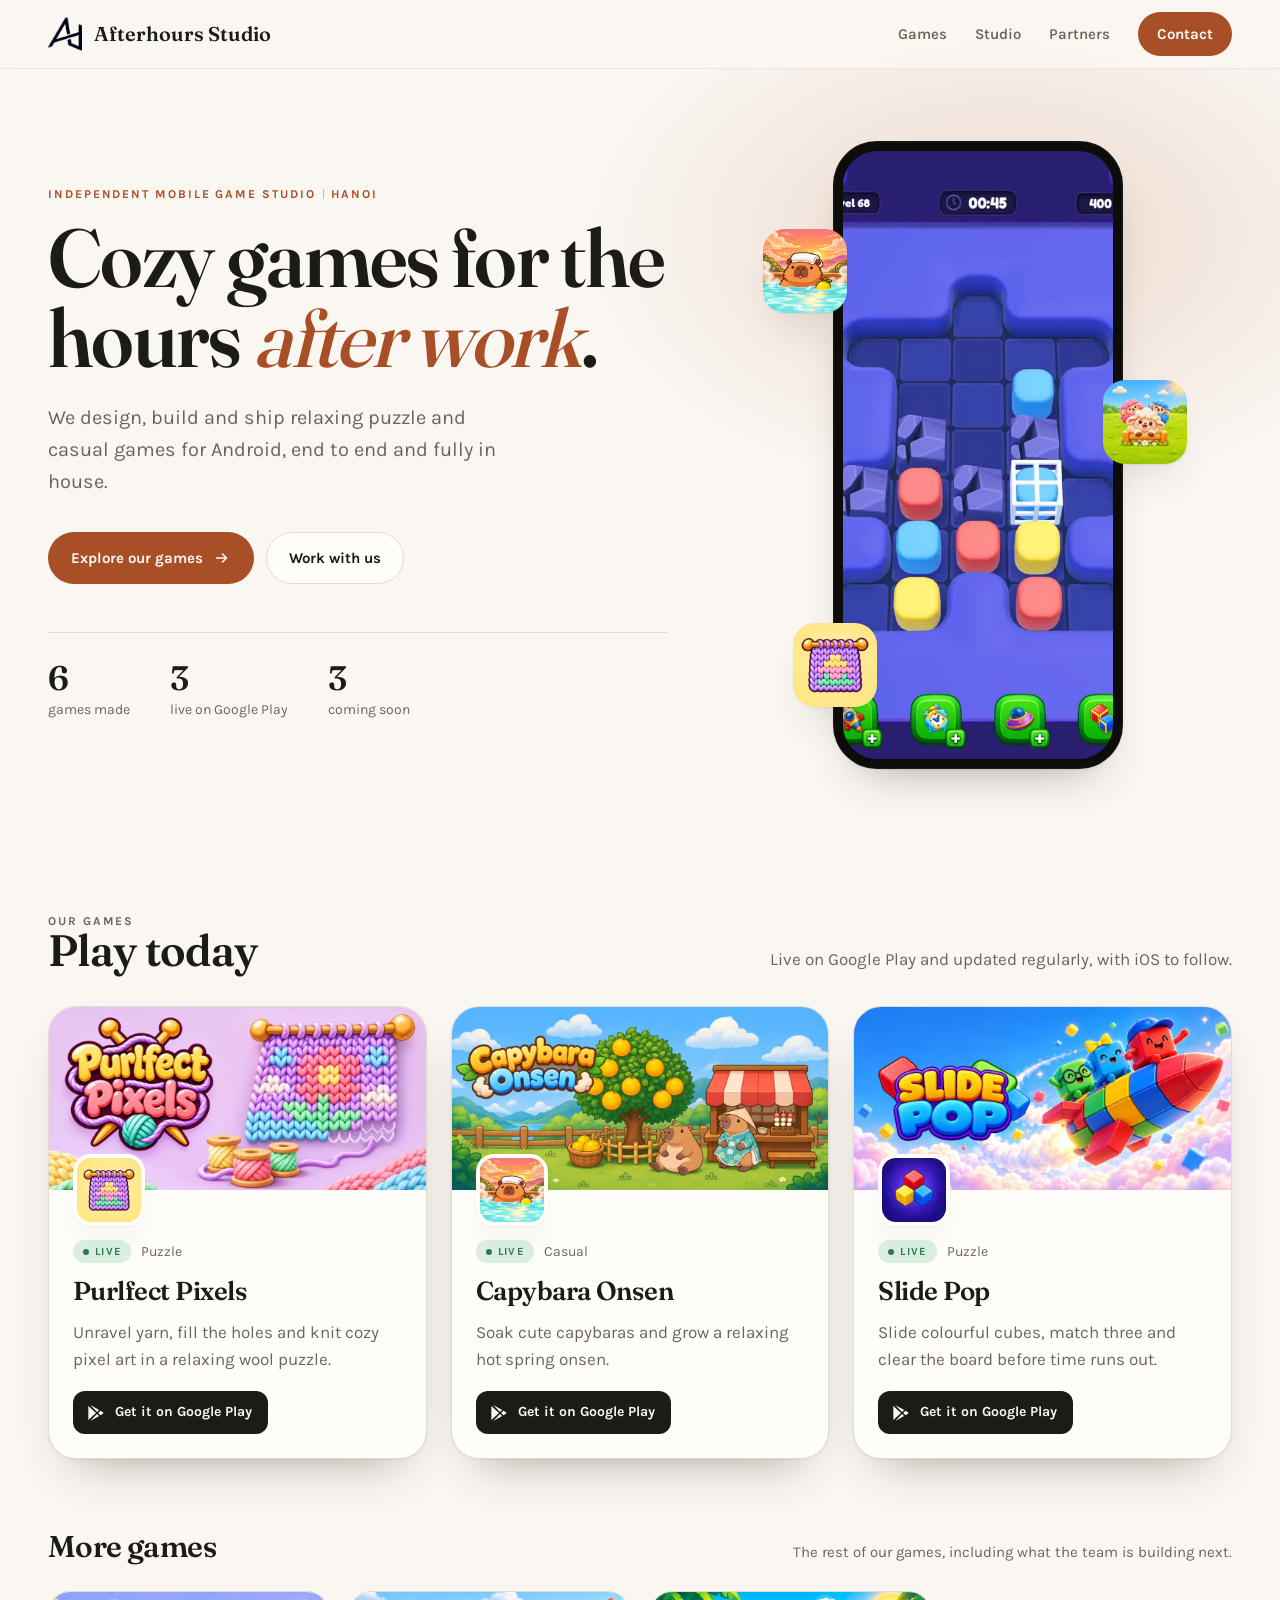
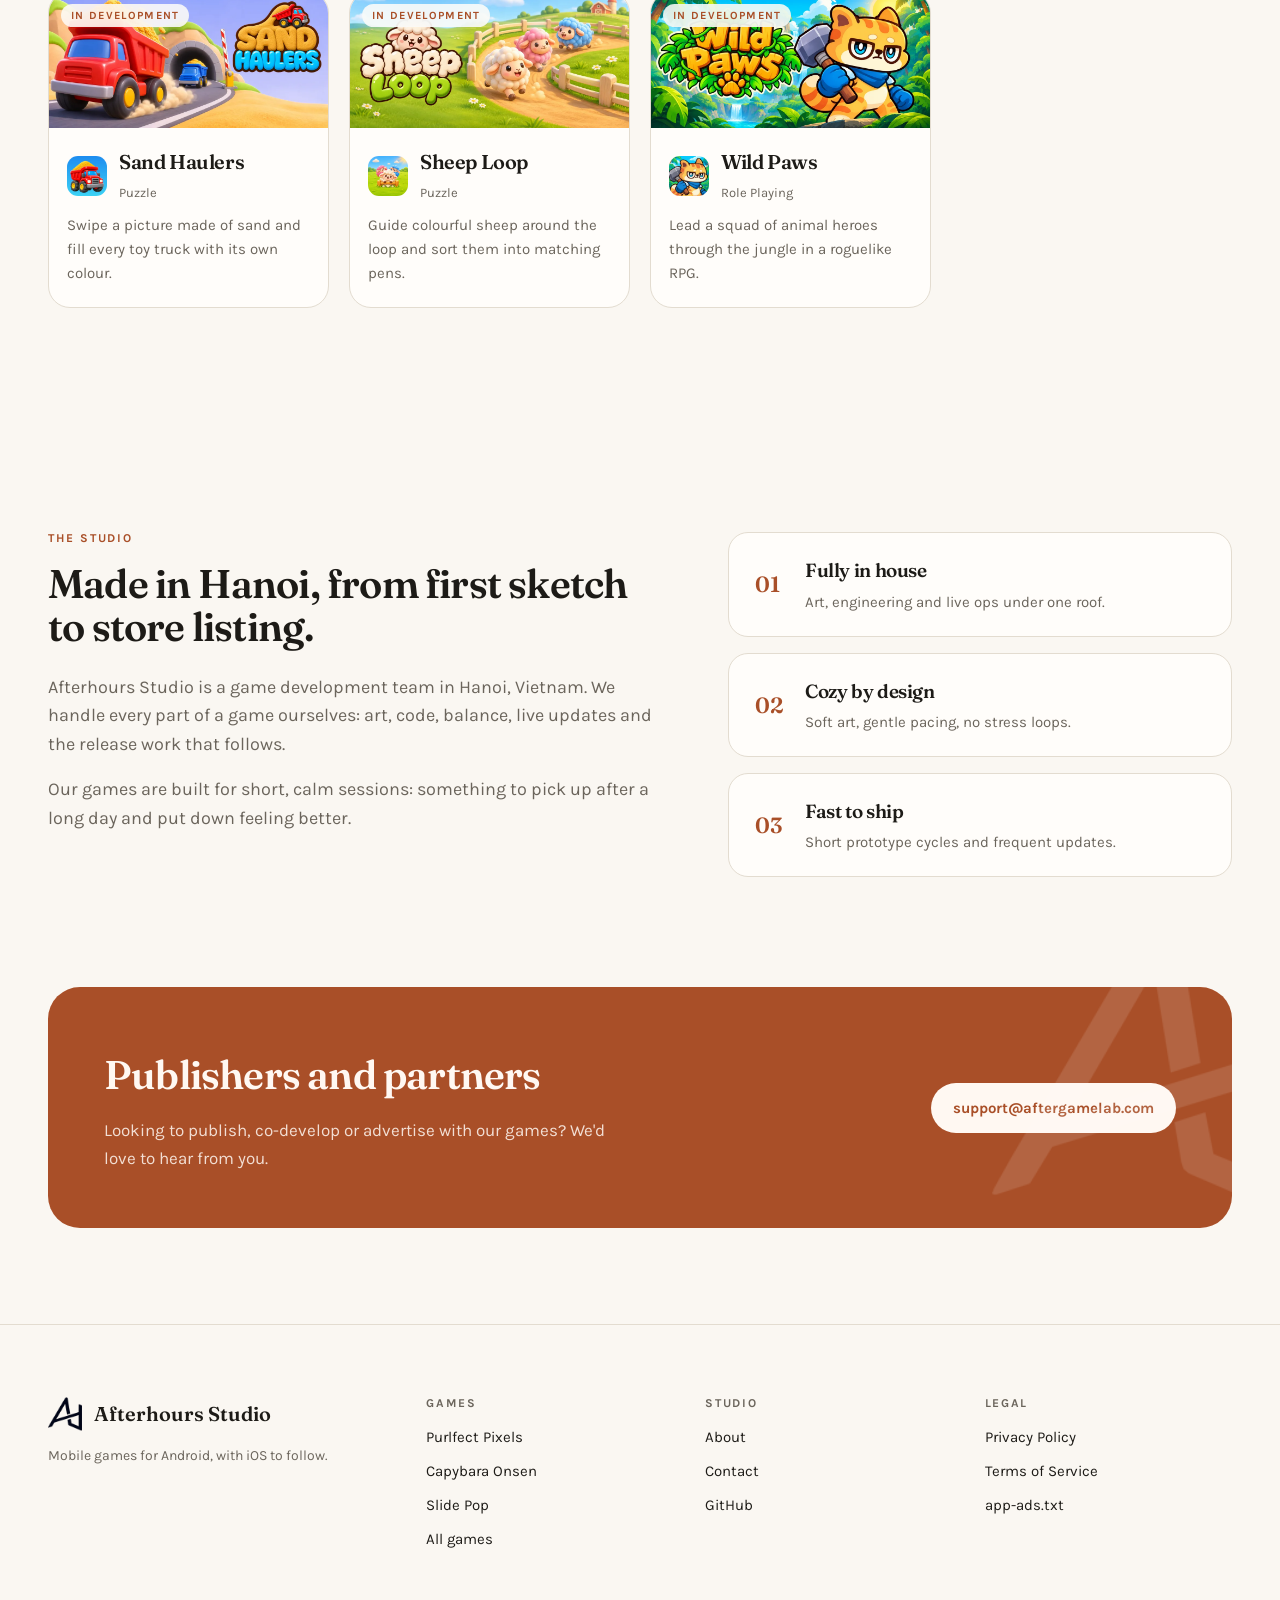
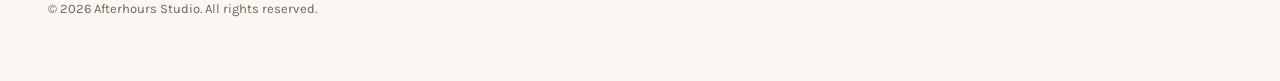
==== commit 09241fef: "fix(site): logo mark no longer clipped, visible in light mode The 9 px corner radius cut the tips of" ====
--- a/index.html
+++ b/index.html
@@ -17,7 +17,7 @@
 <link rel="apple-touch-icon" href="/assets/brand/icon-180.png">
 <link rel="preload" href="/assets/fonts/fraunces-var-latin.woff2" as="font" type="font/woff2" crossorigin>
 <link rel="preload" href="/assets/fonts/karla-var-latin.woff2" as="font" type="font/woff2" crossorigin>
-<link rel="stylesheet" href="/assets/css/home.css?v=7d8d90ee7e">
+<link rel="stylesheet" href="/assets/css/home.css?v=6993efb036">
 </head>
 <body>
 
--- a/assets/css/home.css
+++ b/assets/css/home.css
@@ -48,7 +48,8 @@
 .nav { position: sticky; top: 0; z-index: 10; backdrop-filter: blur(14px); background: color-mix(in srgb, var(--paper) 82%, transparent); border-bottom: 1px solid color-mix(in srgb, var(--line) 60%, transparent); }
 .nav .wrap { display: flex; align-items: center; justify-content: space-between; height: 68px; }
 .brand { display: flex; align-items: center; gap: 12px; font: 600 20px/1 var(--display); }
-.brand img { width: 34px; height: 34px; border-radius: 9px; }
+.brand img { width: 34px; height: 34px; filter: invert(1); }
+@media (prefers-color-scheme: dark) { .brand img { filter: none; } }
 .nav nav { display: flex; align-items: center; gap: 28px; font-weight: 600; font-size: 15px; }
 .nav nav a:not(.btn) { color: var(--muted); }
 .nav nav a:not(.btn):hover { color: var(--ink); }
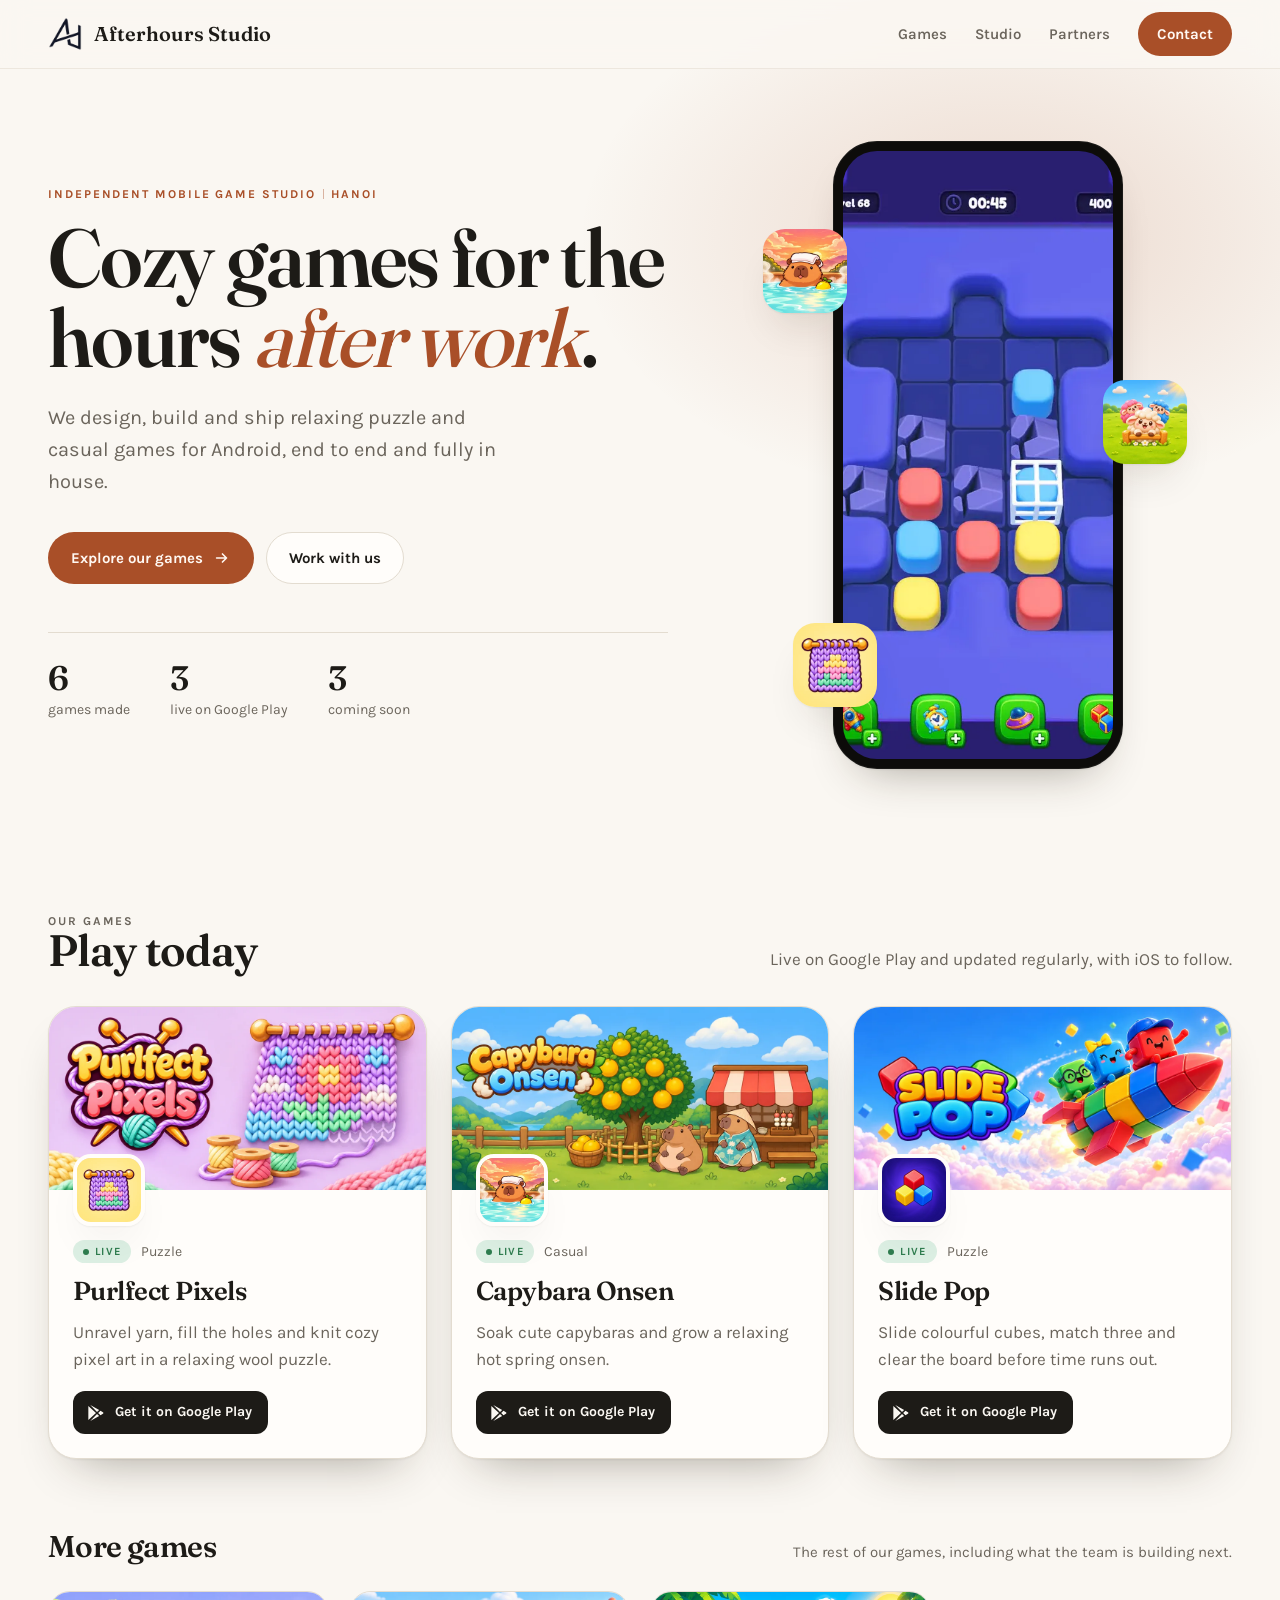
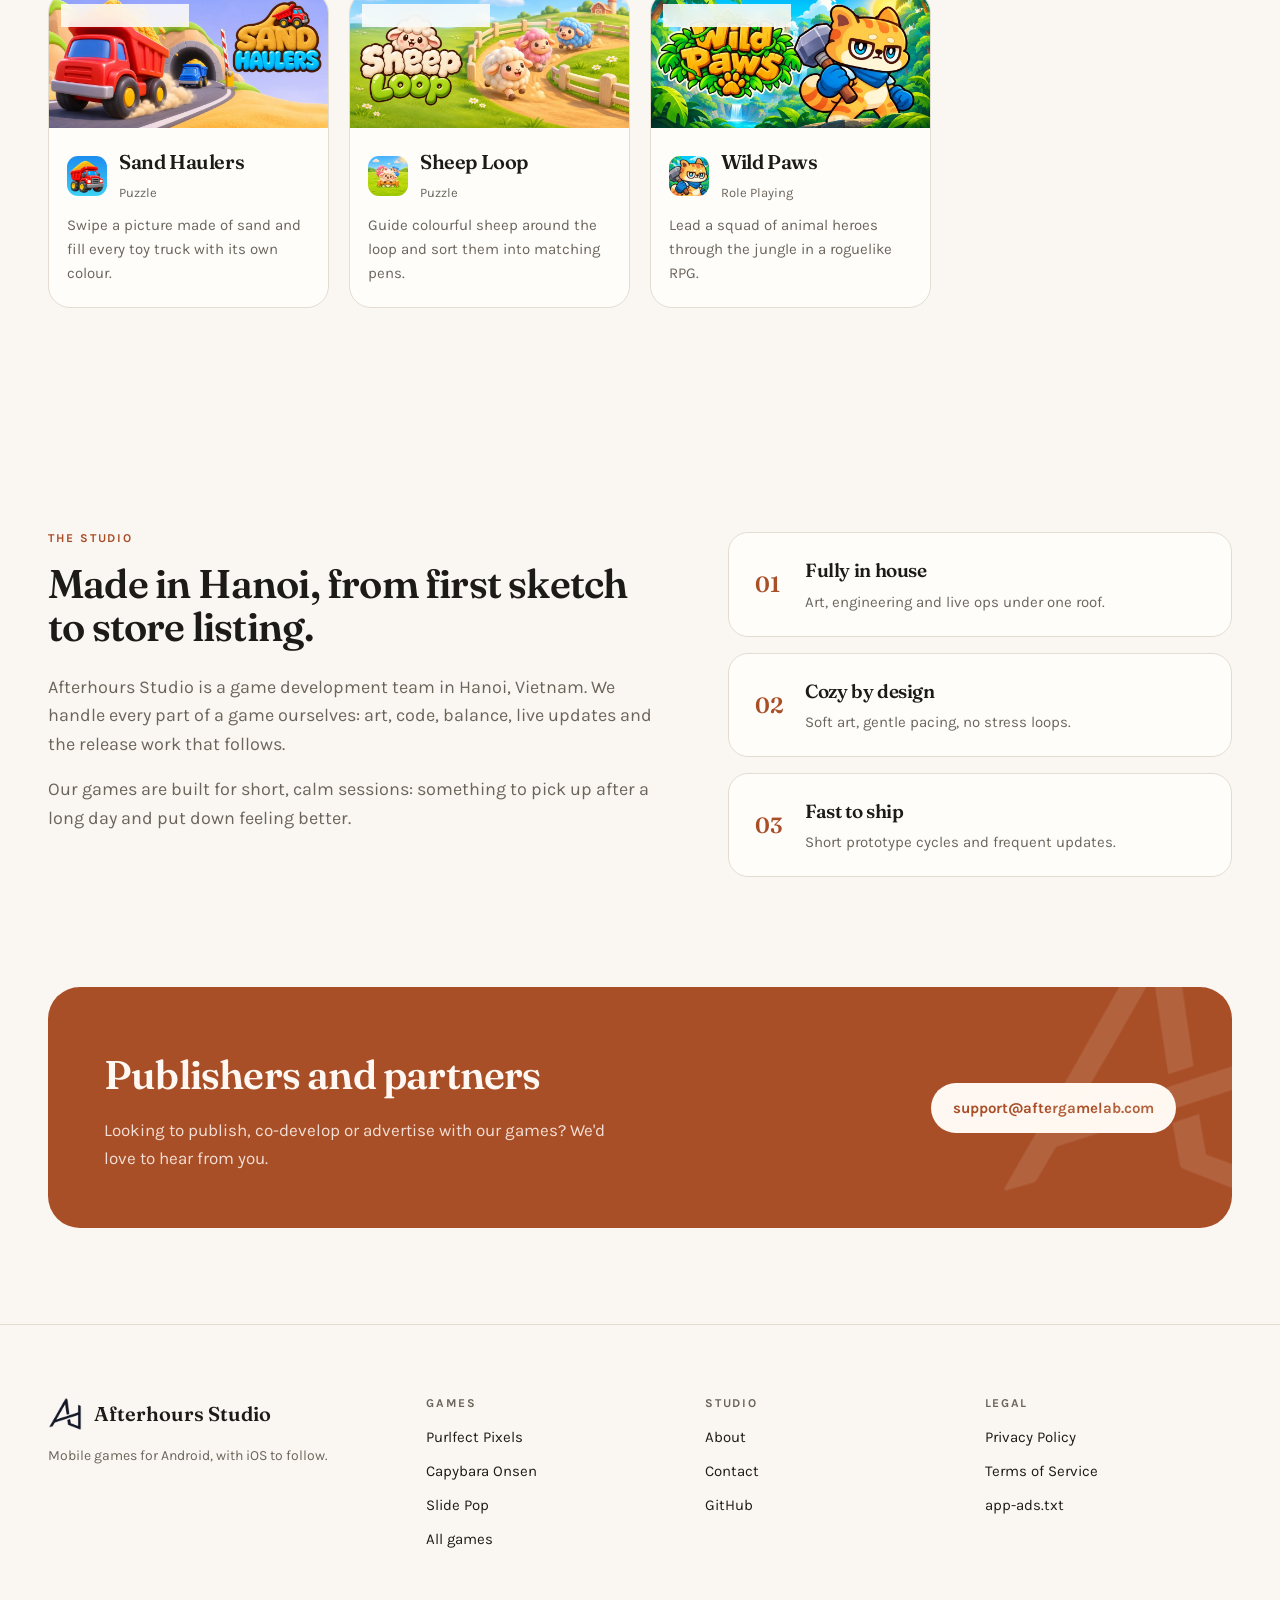
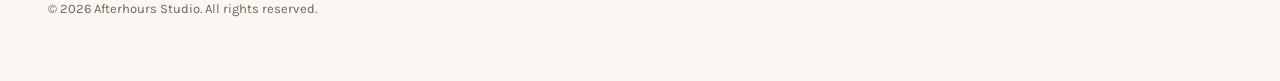
==== commit 29166385: "feat(site): game cards open the game modal again; whole mark in the favicon The redesign dropped the" ====
--- a/index.html
+++ b/index.html
@@ -17,7 +17,7 @@
 <link rel="apple-touch-icon" href="/assets/brand/icon-180.png">
 <link rel="preload" href="/assets/fonts/fraunces-var-latin.woff2" as="font" type="font/woff2" crossorigin>
 <link rel="preload" href="/assets/fonts/karla-var-latin.woff2" as="font" type="font/woff2" crossorigin>
-<link rel="stylesheet" href="/assets/css/home.css?v=6993efb036">
+<link rel="stylesheet" href="/assets/css/home.css?v=41387de738">
 </head>
 <body>
 
@@ -71,36 +71,36 @@
       <!-- Generated by tools/build_games.py from tools/games.json: edit that file, not these cards. -->
         <!-- FEATURED:START -->
         <article class="live-card">
-          <a class="art" href="/games/purlfect-pixels/"><img src="/assets/games/purlfect-pixels/feature.webp" alt="Purlfect Pixels feature art" width="1024" height="500" loading="lazy"></a>
+          <a class="art" href="/games/purlfect-pixels/" data-game="purlfect-pixels"><img src="/assets/games/purlfect-pixels/feature.webp" alt="Purlfect Pixels feature art" width="1024" height="500" loading="lazy"></a>
           <div class="body">
             <img class="icon" src="/assets/games/purlfect-pixels/icon.webp" alt="Purlfect Pixels app icon" width="72" height="72">
             <div>
               <div class="meta"><span class="chip on">Live</span>Puzzle</div>
-              <h3><a href="/games/purlfect-pixels/">Purlfect Pixels</a></h3>
+              <h3><a href="/games/purlfect-pixels/" data-game="purlfect-pixels">Purlfect Pixels</a></h3>
               <p>Unravel yarn, fill the holes and knit cozy pixel art in a relaxing wool puzzle.</p>
               <a class="play" href="https://play.google.com/store/apps/details?id=com.afterhours.purlfectpixels" rel="noopener"><svg viewBox="0 0 24 24" fill="currentColor" aria-hidden="true" focusable="false"><path d="M4 3.5v17l9.2-8.5L4 3.5Zm10.4 9.6 2.6 2.4-10.7 6.1 8.1-8.5Zm0-2.2L6.3 2.4 17 8.5l-2.6 2.4Zm4.2-1.5 2.9 1.7c.7.4.7 1.4 0 1.8l-2.9 1.7-2.8-2.6 2.8-2.6Z"/></svg>Get it on Google Play</a>
             </div>
           </div>
         </article>
         <article class="live-card">
-          <a class="art" href="/games/capybara-onsen/"><img src="/assets/games/capybara-onsen/feature.webp" alt="Capybara Onsen feature art" width="1024" height="500" loading="lazy"></a>
+          <a class="art" href="/games/capybara-onsen/" data-game="capybara-onsen"><img src="/assets/games/capybara-onsen/feature.webp" alt="Capybara Onsen feature art" width="1024" height="500" loading="lazy"></a>
           <div class="body">
             <img class="icon" src="/assets/games/capybara-onsen/icon.webp" alt="Capybara Onsen app icon" width="72" height="72">
             <div>
               <div class="meta"><span class="chip on">Live</span>Casual</div>
-              <h3><a href="/games/capybara-onsen/">Capybara Onsen</a></h3>
+              <h3><a href="/games/capybara-onsen/" data-game="capybara-onsen">Capybara Onsen</a></h3>
               <p>Soak cute capybaras and grow a relaxing hot spring onsen.</p>
               <a class="play" href="https://play.google.com/store/apps/details?id=com.afterhours.cpbronsen" rel="noopener"><svg viewBox="0 0 24 24" fill="currentColor" aria-hidden="true" focusable="false"><path d="M4 3.5v17l9.2-8.5L4 3.5Zm10.4 9.6 2.6 2.4-10.7 6.1 8.1-8.5Zm0-2.2L6.3 2.4 17 8.5l-2.6 2.4Zm4.2-1.5 2.9 1.7c.7.4.7 1.4 0 1.8l-2.9 1.7-2.8-2.6 2.8-2.6Z"/></svg>Get it on Google Play</a>
             </div>
           </div>
         </article>
         <article class="live-card">
-          <a class="art" href="/games/slide-pop/"><img src="/assets/games/slide-pop/feature.webp" alt="Slide Pop feature art" width="1024" height="500" loading="lazy"></a>
+          <a class="art" href="/games/slide-pop/" data-game="slide-pop"><img src="/assets/games/slide-pop/feature.webp" alt="Slide Pop feature art" width="1024" height="500" loading="lazy"></a>
           <div class="body">
             <img class="icon" src="/assets/games/slide-pop/icon.webp" alt="Slide Pop app icon" width="72" height="72">
             <div>
               <div class="meta"><span class="chip on">Live</span>Puzzle</div>
-              <h3><a href="/games/slide-pop/">Slide Pop</a></h3>
+              <h3><a href="/games/slide-pop/" data-game="slide-pop">Slide Pop</a></h3>
               <p>Slide colourful cubes, match three and clear the board before time runs out.</p>
               <a class="play" href="https://play.google.com/store/apps/details?id=com.afterhours.slidepop" rel="noopener"><svg viewBox="0 0 24 24" fill="currentColor" aria-hidden="true" focusable="false"><path d="M4 3.5v17l9.2-8.5L4 3.5Zm10.4 9.6 2.6 2.4-10.7 6.1 8.1-8.5Zm0-2.2L6.3 2.4 17 8.5l-2.6 2.4Zm4.2-1.5 2.9 1.7c.7.4.7 1.4 0 1.8l-2.9 1.7-2.8-2.6 2.8-2.6Z"/></svg>Get it on Google Play</a>
             </div>
@@ -116,21 +116,21 @@
       <div class="more-row">
       <!-- Generated by tools/build_games.py from tools/games.json: edit that file, not these cards. -->
         <!-- MORE:START -->
-        <a class="dev-card" href="/games/sand-haulers/">
+        <a class="dev-card" href="/games/sand-haulers/" data-game="sand-haulers">
           <div class="art"><img src="/assets/games/sand-haulers/feature.webp" alt="Sand Haulers feature art" width="1024" height="500" loading="lazy"><span class="chip">In development</span></div>
           <div class="body">
             <div class="row"><img src="/assets/games/sand-haulers/icon.webp" alt="Sand Haulers app icon" width="40" height="40" loading="lazy"><div><h3>Sand Haulers</h3><span class="genre">Puzzle</span></div></div>
             <p>Swipe a picture made of sand and fill every toy truck with its own colour.</p>
           </div>
         </a>
-        <a class="dev-card" href="/games/sheep-loop/">
+        <a class="dev-card" href="/games/sheep-loop/" data-game="sheep-loop">
           <div class="art"><img src="/assets/games/sheep-loop/feature.webp" alt="Sheep Loop feature art" width="1024" height="500" loading="lazy"><span class="chip">In development</span></div>
           <div class="body">
             <div class="row"><img src="/assets/games/sheep-loop/icon.webp" alt="Sheep Loop app icon" width="40" height="40" loading="lazy"><div><h3>Sheep Loop</h3><span class="genre">Puzzle</span></div></div>
             <p>Guide colourful sheep around the loop and sort them into matching pens.</p>
           </div>
         </a>
-        <a class="dev-card" href="/games/wild-paws/">
+        <a class="dev-card" href="/games/wild-paws/" data-game="wild-paws">
           <div class="art"><img src="/assets/games/wild-paws/feature.webp" alt="Wild Paws feature art" width="1024" height="500" loading="lazy"><span class="chip">In development</span></div>
           <div class="body">
             <div class="row"><img src="/assets/games/wild-paws/icon.webp" alt="Wild Paws app icon" width="40" height="40" loading="lazy"><div><h3>Wild Paws</h3><span class="genre">Role Playing</span></div></div>
@@ -189,5 +189,174 @@
   <p class="wrap legal">© 2026 Afterhours Studio. All rights reserved.</p>
 </footer>
 
+<!-- Generated by tools/build_games.py from tools/games.json. -->
+<!-- MODAL:START -->
+<dialog class="game-modal" id="game-modal" aria-label="Game details">
+  <button class="game-modal-close" type="button" aria-label="Close">&times;</button>
+  <div class="game-modal-body"></div>
+</dialog>
+<template id="game-sand-haulers">
+    <div class="card-head">
+      <img src="/assets/games/sand-haulers/icon.webp" alt="Sand Haulers app icon" width="72" height="72">
+      <div>
+        <span class="chip">In development</span>
+        <h2>Sand Haulers</h2>
+        <p class="card-meta">Puzzle · Android</p>
+      </div>
+    </div>
+    <div class="card-body">
+      <div class="media feature-art"><img src="/assets/games/sand-haulers/feature.webp" alt="Sand Haulers feature art" width="1024" height="500" loading="lazy"></div>
+      <div class="card-text">
+        <p class="card-about">Every level is a picture made of coloured sand. Swipe to carve it and the grains pour down to the road, where dump trucks collect only the sand of their colour. Fill every truck to clear the picture, but keep the container from overflowing.</p>
+        <ul class="card-points"><li>Satisfying sand that slides, pours and settles</li><li>Cute toy trucks looping the road below</li><li>Plan which part to dig first so each colour reaches its truck</li></ul>
+        <p class="actions">
+          <a class="btn primary" href="https://play.google.com/store/apps/details?id=com.afterhours.sandhaulers" rel="noopener">Google Play</a>
+          <span class="btn disabled" aria-disabled="true" title="Coming later">App Store</span>
+        </p>
+        <p class="note">The Google Play link works once the game is published.</p>
+      </div>
+    </div>
+</template>
+<template id="game-sheep-loop">
+    <div class="card-head">
+      <img src="/assets/games/sheep-loop/icon.webp" alt="Sheep Loop app icon" width="72" height="72">
+      <div>
+        <span class="chip">In development</span>
+        <h2>Sheep Loop</h2>
+        <p class="card-meta">Puzzle · Android</p>
+      </div>
+    </div>
+    <div class="card-body has-video">
+      <div class="media gameplay"><video src="/assets/games/sheep-loop/gameplay.mp4" poster="/assets/games/sheep-loop/gameplay.webp" autoplay muted loop playsinline controls preload="metadata" aria-label="Sheep Loop gameplay"></video></div>
+      <div class="card-text">
+        <p class="card-about">Tap a sheep and it joins the flock on the loop. Fill each pen with its own colour to send the flock home, but the loop only has room for so many sheep at once.</p>
+        <ul class="card-points"><li>Linked sheep that have to travel together</li><li>Colour pens that change the plan mid-level</li><li>Short levels, easy to pick up anywhere</li></ul>
+        <p class="actions">
+          <a class="btn primary" href="https://play.google.com/store/apps/details?id=com.afterhours.sheeploop" rel="noopener">Google Play</a>
+          <span class="btn disabled" aria-disabled="true" title="Coming later">App Store</span>
+        </p>
+        <p class="note">The Google Play link works once the game is published.</p>
+      </div>
+    </div>
+</template>
+<template id="game-purlfect-pixels">
+    <div class="card-head">
+      <img src="/assets/games/purlfect-pixels/icon.webp" alt="Purlfect Pixels app icon" width="72" height="72">
+      <div>
+        <span class="chip">Maintained</span>
+        <h2>Purlfect Pixels</h2>
+        <p class="card-meta">Puzzle · Android</p>
+      </div>
+    </div>
+    <div class="card-body has-video">
+      <div class="media gameplay"><video src="/assets/games/purlfect-pixels/gameplay.mp4" poster="/assets/games/purlfect-pixels/gameplay.webp" autoplay muted loop playsinline controls preload="metadata" aria-label="Purlfect Pixels gameplay"></video></div>
+      <div class="card-text">
+        <p class="card-about">Every level is a knitted picture with its yarn in the wrong places. Unravel the wrong stitches onto a spool, then knit them back where they belong until the picture is perfect.</p>
+        <ul class="card-points"><li>A new cozy picture to finish every level</li><li>Peek at the finished picture when you need a clue</li><li>Auto Knit and the Magic Spool for tricky boards</li></ul>
+        <p class="actions">
+          <a class="btn primary" href="https://play.google.com/store/apps/details?id=com.afterhours.purlfectpixels" rel="noopener">Google Play</a>
+          <span class="btn disabled" aria-disabled="true" title="Coming later">App Store</span>
+        </p>
+        
+      </div>
+    </div>
+</template>
+<template id="game-wild-paws">
+    <div class="card-head">
+      <img src="/assets/games/wild-paws/icon.webp" alt="Wild Paws app icon" width="72" height="72">
+      <div>
+        <span class="chip">In development</span>
+        <h2>Wild Paws</h2>
+        <p class="card-meta">Role Playing · Android</p>
+      </div>
+    </div>
+    <div class="card-body">
+      <div class="media feature-art"><img src="/assets/games/wild-paws/feature.webp" alt="Wild Paws feature art" width="1024" height="500" loading="lazy"></div>
+      <div class="card-text">
+        <p class="card-about">Every run is a chapter of days: a fight, a choice, a camp, a merchant or a pact. Build a squad of three animal heroes, survive to the last day and beat the boss.</p>
+        <ul class="card-points"><li>Animal heroes, each with their own role in the squad</li><li>A different path through the jungle every run</li><li>A boss waiting at the end of each chapter</li></ul>
+        <p class="actions">
+          <a class="btn primary" href="https://play.google.com/store/apps/details?id=com.afterhours.jungletactics" rel="noopener">Google Play</a>
+          <span class="btn disabled" aria-disabled="true" title="Coming later">App Store</span>
+        </p>
+        <p class="note">The Google Play link works once the game is published.</p>
+      </div>
+    </div>
+</template>
+<template id="game-capybara-onsen">
+    <div class="card-head">
+      <img src="/assets/games/capybara-onsen/icon.webp" alt="Capybara Onsen app icon" width="72" height="72">
+      <div>
+        <span class="chip">Maintained</span>
+        <h2>Capybara Onsen</h2>
+        <p class="card-meta">Casual · Android</p>
+      </div>
+    </div>
+    <div class="card-body">
+      <div class="media feature-art"><img src="/assets/games/capybara-onsen/feature.webp" alt="Capybara Onsen feature art" width="1024" height="500" loading="lazy"></div>
+      <div class="card-text">
+        <p class="card-about">Capybaras love a hot soak. Let them relax, earn coins while they bathe and turn a small pool into a hot spring resort. It keeps earning while the game is closed.</p>
+        <ul class="card-points"><li>Saunas, foot baths and bamboo gardens to build</li><li>Capybaras that nap, soak and wander on their own</li><li>Daily quests, events and gifts to come back to</li></ul>
+        <p class="actions">
+          <a class="btn primary" href="https://play.google.com/store/apps/details?id=com.afterhours.cpbronsen" rel="noopener">Google Play</a>
+          <span class="btn disabled" aria-disabled="true" title="Coming later">App Store</span>
+        </p>
+        
+      </div>
+    </div>
+</template>
+<template id="game-slide-pop">
+    <div class="card-head">
+      <img src="/assets/games/slide-pop/icon.webp" alt="Slide Pop app icon" width="72" height="72">
+      <div>
+        <span class="chip">Maintained</span>
+        <h2>Slide Pop</h2>
+        <p class="card-meta">Puzzle · Android</p>
+      </div>
+    </div>
+    <div class="card-body has-video">
+      <div class="media gameplay"><video src="/assets/games/slide-pop/gameplay.mp4" poster="/assets/games/slide-pop/gameplay.webp" autoplay muted loop playsinline controls preload="metadata" aria-label="Slide Pop gameplay"></video></div>
+      <div class="card-text">
+        <p class="card-about">Swipe a jelly cube and it slides until something stops it. Line up three of the same colour and they pop. Easy to learn, tricky to master.</p>
+        <ul class="card-points"><li>A countdown on every board</li><li>Boosters for the tight spots</li><li>Quick levels for a spare minute</li></ul>
+        <p class="actions">
+          <a class="btn primary" href="https://play.google.com/store/apps/details?id=com.afterhours.slidepop" rel="noopener">Google Play</a>
+          <span class="btn disabled" aria-disabled="true" title="Coming later">App Store</span>
+        </p>
+        
+      </div>
+    </div>
+</template>
+<script>
+(() => {
+  const dialog = document.getElementById("game-modal");
+  const body = dialog.querySelector(".game-modal-body");
+  const open = (slug) => {
+    const tpl = document.getElementById("game-" + slug);
+    if (!tpl || typeof dialog.showModal !== "function") return false;
+    body.replaceChildren(tpl.content.cloneNode(true));
+    dialog.showModal();
+    history.replaceState(null, "", "#" + slug);
+    return true;
+  };
+  document.querySelectorAll("a[data-game]").forEach((link) => {
+    link.addEventListener("click", (event) => {
+      if (event.button !== 0 || event.metaKey || event.ctrlKey || event.shiftKey || event.altKey) return;
+      if (open(link.dataset.game)) event.preventDefault();
+    });
+  });
+  dialog.addEventListener("click", (event) => { if (event.target === dialog) dialog.close(); });
+  dialog.querySelector(".game-modal-close").addEventListener("click", () => dialog.close());
+  dialog.addEventListener("close", () => {
+    body.replaceChildren();
+    history.replaceState(null, "", location.pathname + location.search);
+  });
+  const fromHash = () => { const slug = location.hash.slice(1); if (slug && !dialog.open) open(slug); };
+  window.addEventListener("hashchange", fromHash);
+  fromHash();
+})();
+</script>
+<!-- MODAL:END -->
+
 </body>
 </html>
--- a/assets/css/home.css
+++ b/assets/css/home.css
@@ -142,6 +142,45 @@
 footer .small { color: var(--muted); font-size: 14px; margin-top: 14px; white-space: nowrap; }
 .legal { margin-top: 48px; color: var(--muted); font-size: 13px; }
 
+/* Game modal: clicking a game card opens its card (tools/build_games.py, same body as /games/<slug>/) */
+.game-modal { width: min(640px, calc(100vw - 32px)); max-height: calc(100dvh - 32px); padding: 28px; border: 1px solid var(--line); border-radius: 22px; background: var(--raised); color: var(--ink); box-shadow: 0 24px 60px -20px rgba(0,0,0,.55); overflow: auto; overscroll-behavior: contain; }
+.game-modal::backdrop { background: rgba(14, 12, 10, .6); backdrop-filter: blur(4px); }
+.game-modal[open] { animation: modal-in .28s cubic-bezier(.2, .7, .3, 1); }
+@keyframes modal-in { from { opacity: 0; transform: translateY(14px) scale(.98); } }
+html:has(.game-modal[open]) { overflow: hidden; }
+.game-modal-close { position: absolute; top: 14px; right: 14px; width: 36px; height: 36px; border: 1px solid var(--line); border-radius: 50%; background: var(--paper); color: var(--muted); font-size: 22px; line-height: 1; cursor: pointer; }
+.game-modal-close:hover { color: var(--ink); border-color: var(--accent); }
+.game-modal .card-head { display: grid; grid-template-columns: 72px 1fr; gap: 18px; align-items: center; margin: 0 0 20px; padding-right: 36px; }
+.game-modal .card-head img { width: 72px; height: 72px; border-radius: 18px; border: 1px solid var(--line); box-shadow: var(--shadow); }
+.game-modal .card-head .chip { margin: 0 0 8px; }
+.game-modal .card-head h2 { font-size: clamp(26px, 5vw, 34px); line-height: 1.1; }
+.game-modal .card-meta { margin: 4px 0 0; color: var(--muted); font-size: 14px; }
+.game-modal .card-about { margin: 18px 0 20px; }
+.game-modal .media { position: relative; border: 1px solid var(--line); border-radius: 14px; overflow: hidden; background: var(--sunk); }
+.game-modal .media img, .game-modal .media video { position: absolute; inset: 0; width: 100%; height: 100%; border: 0; object-fit: cover; }
+.game-modal .media.feature-art { aspect-ratio: 1024 / 500; }
+.game-modal .media.gameplay { aspect-ratio: 9 / 16; width: min(100%, 280px); margin: 0 auto; background: #000; }
+.game-modal .media.gameplay video { object-fit: contain; }
+.game-modal .card-points { list-style: none; margin: 0 0 22px; padding: 16px 0 0; border-top: 1px solid var(--line); display: grid; gap: 10px; }
+.game-modal .card-points li { position: relative; padding-left: 20px; font-size: 15px; line-height: 1.45; color: var(--muted); }
+.game-modal .card-points li::before { content: ""; position: absolute; left: 2px; top: .55em; width: 7px; height: 7px; border-radius: 50%; background: var(--accent); }
+.game-modal .actions { display: flex; flex-wrap: wrap; gap: 10px; margin: 0; }
+.game-modal .btn { padding: 11px 20px; font-size: 15px; }
+.game-modal .btn.disabled { color: var(--muted); opacity: .55; cursor: not-allowed; pointer-events: none; }
+.game-modal .note { margin: 12px 0 0; font-size: 14px; color: var(--muted); }
+@media (min-width: 600px) {
+  .game-modal .card-body.has-video { display: grid; grid-template-columns: 240px 1fr; gap: 24px; align-items: stretch; }
+  .game-modal .card-body.has-video .media.gameplay { width: 100%; }
+  .game-modal .card-body.has-video .card-about { margin-top: 0; }
+  .game-modal .card-body.has-video .card-text { display: flex; flex-direction: column; }
+  .game-modal .card-body.has-video .actions { margin-top: auto; }
+}
+@media (max-width: 480px) {
+  .game-modal { padding: 20px; }
+  .game-modal .card-head { grid-template-columns: 60px 1fr; gap: 14px; }
+  .game-modal .card-head img { width: 60px; height: 60px; border-radius: 15px; }
+}
+
 @media (max-width: 980px) {
   .hero .wrap, .studio .wrap { grid-template-columns: 1fr; }
   .showcase { margin-top: 24px; }
@@ -168,4 +207,4 @@
   footer .small { white-space: normal; }
   footer ul a { display: block; padding: 10px 0; }
 }
-@media (prefers-reduced-motion: reduce) { .float { animation: none; } * { transition: none !important; } }
+@media (prefers-reduced-motion: reduce) { .float, .game-modal[open] { animation: none; } * { transition: none !important; } }
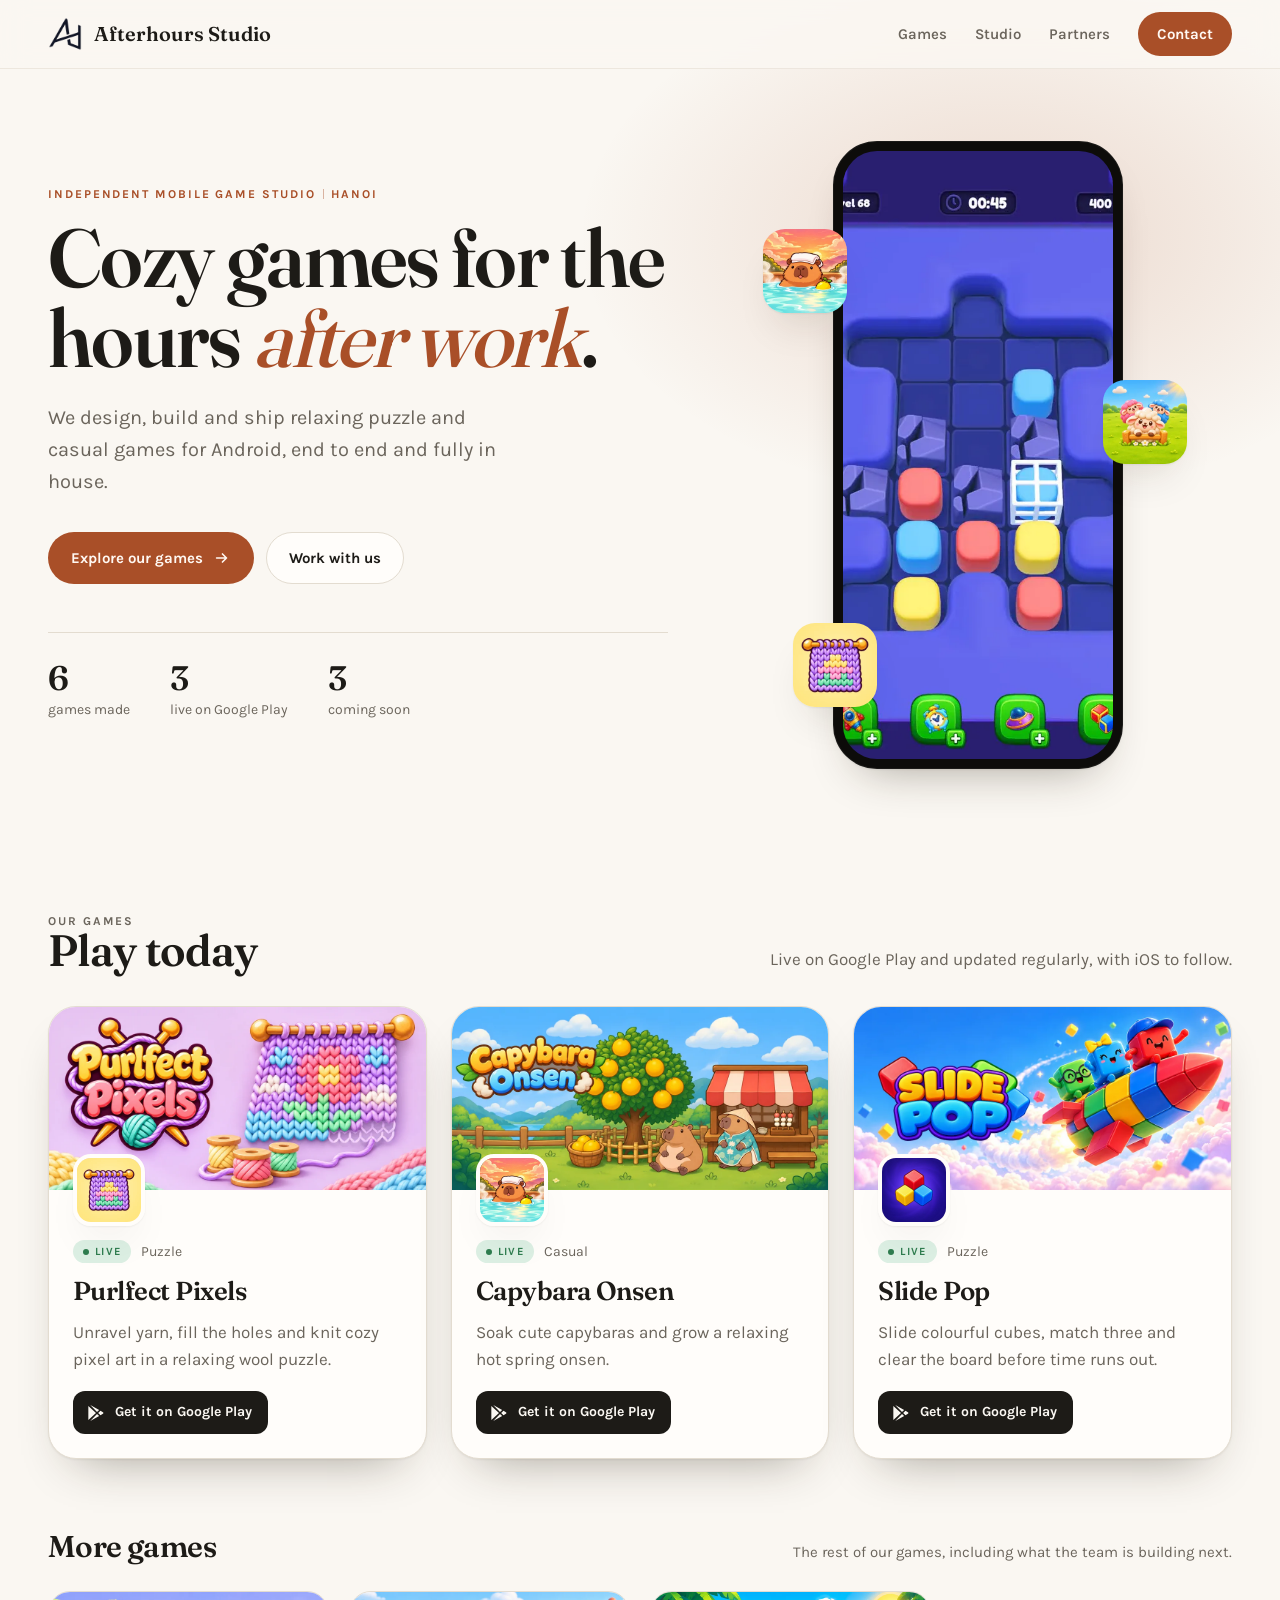
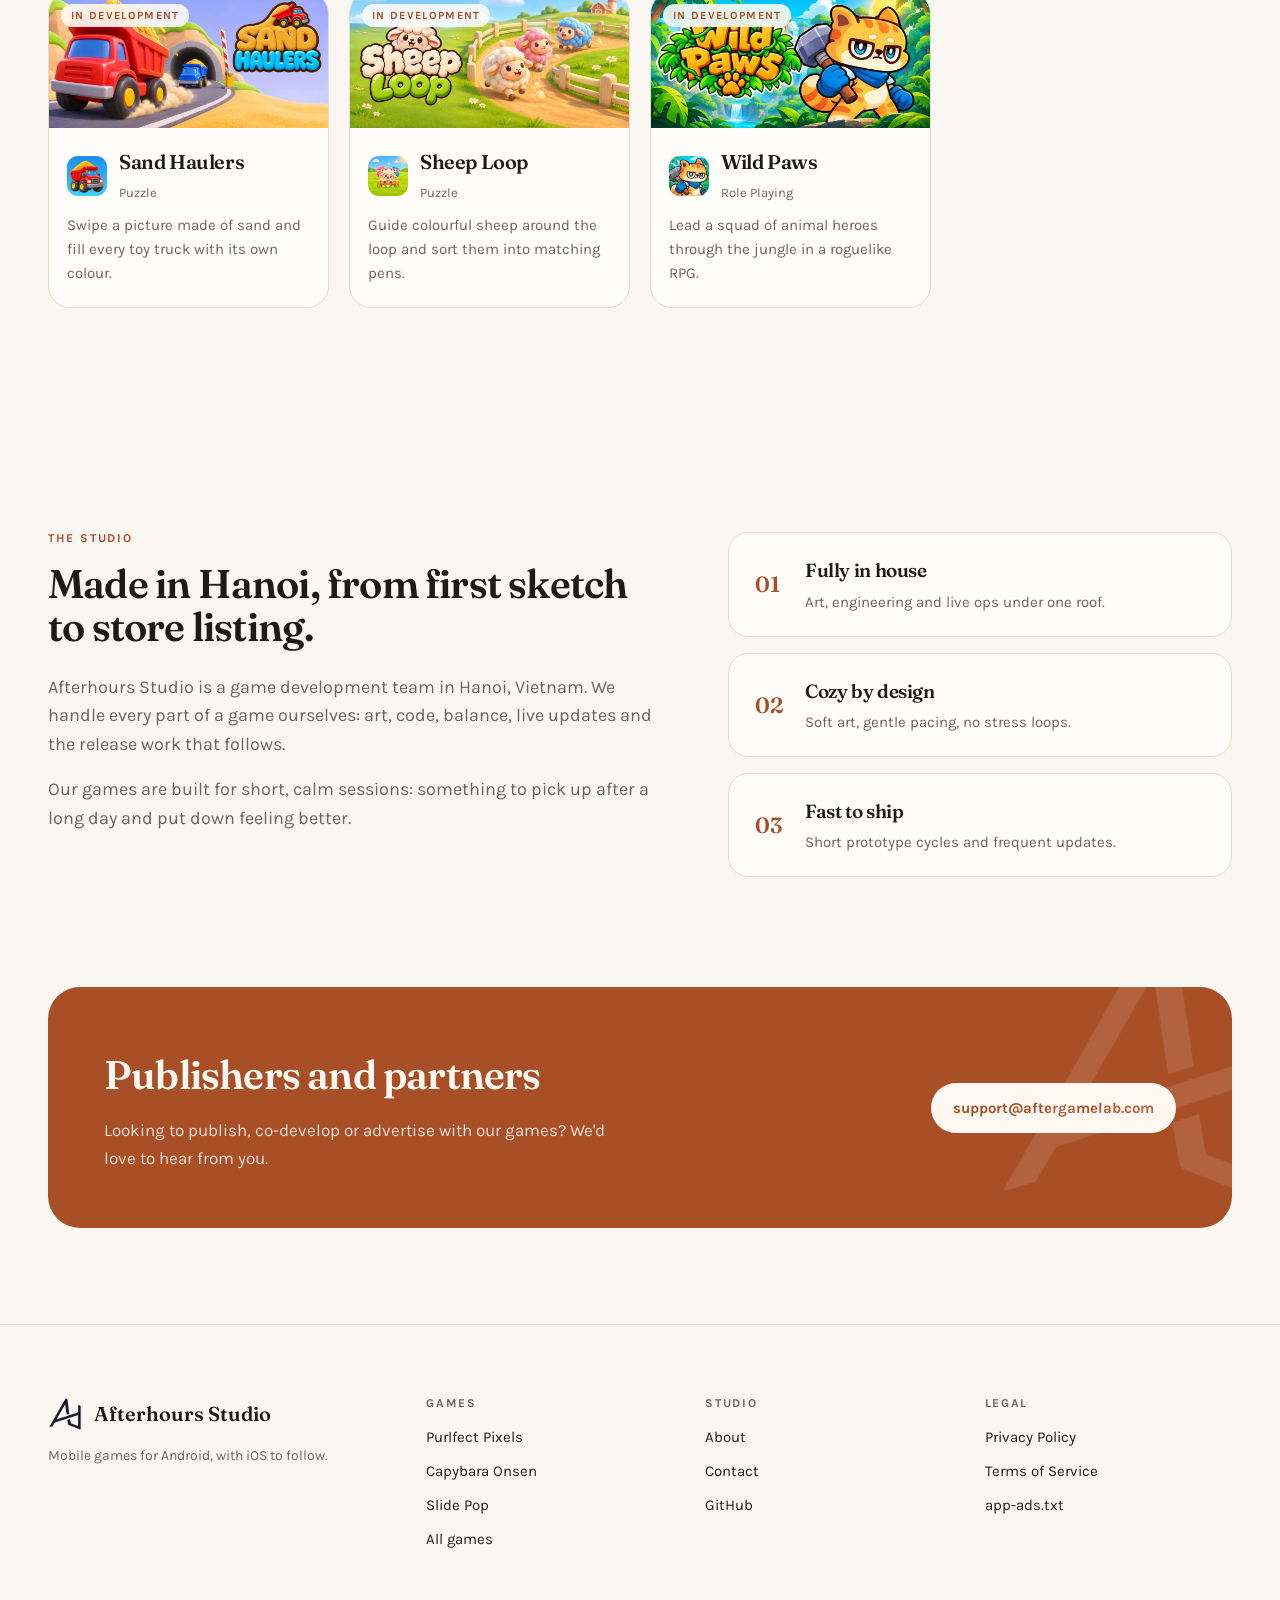
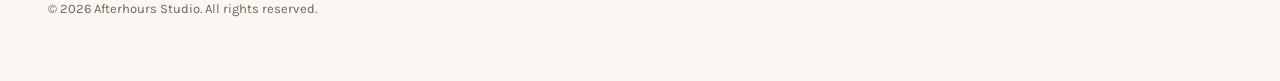
==== commit c1697906: "feat(site): game pages, privacy, terms and the modal in the home style One stylesheet (site.css, the" ====
--- a/index.html
+++ b/index.html
@@ -17,21 +17,24 @@
 <link rel="apple-touch-icon" href="/assets/brand/icon-180.png">
 <link rel="preload" href="/assets/fonts/fraunces-var-latin.woff2" as="font" type="font/woff2" crossorigin>
 <link rel="preload" href="/assets/fonts/karla-var-latin.woff2" as="font" type="font/woff2" crossorigin>
-<link rel="stylesheet" href="/assets/css/home.css?v=41387de738">
+<link rel="stylesheet" href="/assets/css/site.css?v=e2967dfac1">
 </head>
 <body>
 
-<header class="nav">
+<!-- Header and footer: generated by tools/build_games.py. -->
+<!-- HEADER:START -->
+<header class="nav" id="top">
   <div class="wrap">
-    <a class="brand" href="#top" aria-label="Afterhours Studio"><img src="/assets/brand/icon-180.png" alt="" width="34" height="34"><span>Afterhours Studio</span></a>
+    <a class="brand" href="/" aria-label="Afterhours Studio home"><img src="/assets/brand/icon-180.png" alt="" width="34" height="34"><span>Afterhours Studio</span></a>
     <nav>
-      <a href="#games">Games</a>
-      <a href="#studio">Studio</a>
-      <a href="#partner">Partners</a>
+      <a href="/#games">Games</a>
+      <a href="/#studio">Studio</a>
+      <a href="/#partner">Partners</a>
       <a class="btn primary" href="mailto:support@aftergamelab.com">Contact</a>
     </nav>
   </div>
 </header>
+<!-- HEADER:END -->
 
 <main id="top">
   <section class="hero">
@@ -169,39 +172,33 @@
   </section>
 </main>
 
+<!-- FOOTER:START -->
 <footer>
   <div class="wrap">
     <div>
-      <a class="brand" href="#top"><img src="/assets/brand/icon-180.png" alt="" width="34" height="34">Afterhours Studio</a>
+      <a class="brand" href="/"><img src="/assets/brand/icon-180.png" alt="" width="34" height="34">Afterhours Studio</a>
       <p class="small">Mobile games for Android, with iOS to follow.</p>
     </div>
-    <div><h4>Games</h4><ul>
-      <!-- FOOTGAMES:START -->
-      <li><a href="/games/purlfect-pixels/">Purlfect Pixels</a></li>
-      <li><a href="/games/capybara-onsen/">Capybara Onsen</a></li>
-      <li><a href="/games/slide-pop/">Slide Pop</a></li>
-      <li><a href="#games">All games</a></li>
-      <!-- FOOTGAMES:END -->
-    </ul></div>
-    <div><h4>Studio</h4><ul><li><a href="#studio">About</a></li><li><a href="mailto:support@aftergamelab.com">Contact</a></li><li><a href="https://github.com/Afterhours-Studio" rel="noopener">GitHub</a></li></ul></div>
+    <div><h4>Games</h4><ul><li><a href="/games/purlfect-pixels/">Purlfect Pixels</a></li><li><a href="/games/capybara-onsen/">Capybara Onsen</a></li><li><a href="/games/slide-pop/">Slide Pop</a></li><li><a href="/#games">All games</a></li></ul></div>
+    <div><h4>Studio</h4><ul><li><a href="/#studio">About</a></li><li><a href="mailto:support@aftergamelab.com">Contact</a></li><li><a href="https://github.com/Afterhours-Studio" rel="noopener">GitHub</a></li></ul></div>
     <div><h4>Legal</h4><ul><li><a href="/privacy/">Privacy Policy</a></li><li><a href="/terms/">Terms of Service</a></li><li><a href="/app-ads.txt">app-ads.txt</a></li></ul></div>
   </div>
-  <p class="wrap legal">© 2026 Afterhours Studio. All rights reserved.</p>
+  <p class="wrap legal">&copy; 2026 Afterhours Studio. All rights reserved.</p>
 </footer>
+<!-- FOOTER:END -->
 
 <!-- Generated by tools/build_games.py from tools/games.json. -->
 <!-- MODAL:START -->
 <dialog class="game-modal" id="game-modal" aria-label="Game details">
   <button class="game-modal-close" type="button" aria-label="Close">&times;</button>
-  <div class="game-modal-body"></div>
+  <div class="game-modal-body game-card"></div>
 </dialog>
 <template id="game-sand-haulers">
     <div class="card-head">
-      <img src="/assets/games/sand-haulers/icon.webp" alt="Sand Haulers app icon" width="72" height="72">
-      <div>
-        <span class="chip">In development</span>
+      <img src="/assets/games/sand-haulers/icon.webp" alt="Sand Haulers app icon" width="76" height="76">
+      <div>
+        <div class="meta"><span class="chip">In development</span>Puzzle<span class="sep" aria-hidden="true"></span>Android</div>
         <h2>Sand Haulers</h2>
-        <p class="card-meta">Puzzle · Android</p>
       </div>
     </div>
     <div class="card-body">
@@ -210,8 +207,8 @@
         <p class="card-about">Every level is a picture made of coloured sand. Swipe to carve it and the grains pour down to the road, where dump trucks collect only the sand of their colour. Fill every truck to clear the picture, but keep the container from overflowing.</p>
         <ul class="card-points"><li>Satisfying sand that slides, pours and settles</li><li>Cute toy trucks looping the road below</li><li>Plan which part to dig first so each colour reaches its truck</li></ul>
         <p class="actions">
-          <a class="btn primary" href="https://play.google.com/store/apps/details?id=com.afterhours.sandhaulers" rel="noopener">Google Play</a>
-          <span class="btn disabled" aria-disabled="true" title="Coming later">App Store</span>
+          <a class="play" href="https://play.google.com/store/apps/details?id=com.afterhours.sandhaulers" rel="noopener"><svg viewBox="0 0 24 24" fill="currentColor" aria-hidden="true" focusable="false"><path d="M4 3.5v17l9.2-8.5L4 3.5Zm10.4 9.6 2.6 2.4-10.7 6.1 8.1-8.5Zm0-2.2L6.3 2.4 17 8.5l-2.6 2.4Zm4.2-1.5 2.9 1.7c.7.4.7 1.4 0 1.8l-2.9 1.7-2.8-2.6 2.8-2.6Z"/></svg>Get it on Google Play</a>
+          <span class="play disabled" aria-disabled="true">App Store soon</span>
         </p>
         <p class="note">The Google Play link works once the game is published.</p>
       </div>
@@ -219,11 +216,10 @@
 </template>
 <template id="game-sheep-loop">
     <div class="card-head">
-      <img src="/assets/games/sheep-loop/icon.webp" alt="Sheep Loop app icon" width="72" height="72">
-      <div>
-        <span class="chip">In development</span>
+      <img src="/assets/games/sheep-loop/icon.webp" alt="Sheep Loop app icon" width="76" height="76">
+      <div>
+        <div class="meta"><span class="chip">In development</span>Puzzle<span class="sep" aria-hidden="true"></span>Android</div>
         <h2>Sheep Loop</h2>
-        <p class="card-meta">Puzzle · Android</p>
       </div>
     </div>
     <div class="card-body has-video">
@@ -232,8 +228,8 @@
         <p class="card-about">Tap a sheep and it joins the flock on the loop. Fill each pen with its own colour to send the flock home, but the loop only has room for so many sheep at once.</p>
         <ul class="card-points"><li>Linked sheep that have to travel together</li><li>Colour pens that change the plan mid-level</li><li>Short levels, easy to pick up anywhere</li></ul>
         <p class="actions">
-          <a class="btn primary" href="https://play.google.com/store/apps/details?id=com.afterhours.sheeploop" rel="noopener">Google Play</a>
-          <span class="btn disabled" aria-disabled="true" title="Coming later">App Store</span>
+          <a class="play" href="https://play.google.com/store/apps/details?id=com.afterhours.sheeploop" rel="noopener"><svg viewBox="0 0 24 24" fill="currentColor" aria-hidden="true" focusable="false"><path d="M4 3.5v17l9.2-8.5L4 3.5Zm10.4 9.6 2.6 2.4-10.7 6.1 8.1-8.5Zm0-2.2L6.3 2.4 17 8.5l-2.6 2.4Zm4.2-1.5 2.9 1.7c.7.4.7 1.4 0 1.8l-2.9 1.7-2.8-2.6 2.8-2.6Z"/></svg>Get it on Google Play</a>
+          <span class="play disabled" aria-disabled="true">App Store soon</span>
         </p>
         <p class="note">The Google Play link works once the game is published.</p>
       </div>
@@ -241,11 +237,10 @@
 </template>
 <template id="game-purlfect-pixels">
     <div class="card-head">
-      <img src="/assets/games/purlfect-pixels/icon.webp" alt="Purlfect Pixels app icon" width="72" height="72">
-      <div>
-        <span class="chip">Maintained</span>
+      <img src="/assets/games/purlfect-pixels/icon.webp" alt="Purlfect Pixels app icon" width="76" height="76">
+      <div>
+        <div class="meta"><span class="chip on">Live</span>Puzzle<span class="sep" aria-hidden="true"></span>Android</div>
         <h2>Purlfect Pixels</h2>
-        <p class="card-meta">Puzzle · Android</p>
       </div>
     </div>
     <div class="card-body has-video">
@@ -254,8 +249,8 @@
         <p class="card-about">Every level is a knitted picture with its yarn in the wrong places. Unravel the wrong stitches onto a spool, then knit them back where they belong until the picture is perfect.</p>
         <ul class="card-points"><li>A new cozy picture to finish every level</li><li>Peek at the finished picture when you need a clue</li><li>Auto Knit and the Magic Spool for tricky boards</li></ul>
         <p class="actions">
-          <a class="btn primary" href="https://play.google.com/store/apps/details?id=com.afterhours.purlfectpixels" rel="noopener">Google Play</a>
-          <span class="btn disabled" aria-disabled="true" title="Coming later">App Store</span>
+          <a class="play" href="https://play.google.com/store/apps/details?id=com.afterhours.purlfectpixels" rel="noopener"><svg viewBox="0 0 24 24" fill="currentColor" aria-hidden="true" focusable="false"><path d="M4 3.5v17l9.2-8.5L4 3.5Zm10.4 9.6 2.6 2.4-10.7 6.1 8.1-8.5Zm0-2.2L6.3 2.4 17 8.5l-2.6 2.4Zm4.2-1.5 2.9 1.7c.7.4.7 1.4 0 1.8l-2.9 1.7-2.8-2.6 2.8-2.6Z"/></svg>Get it on Google Play</a>
+          <span class="play disabled" aria-disabled="true">App Store soon</span>
         </p>
         
       </div>
@@ -263,11 +258,10 @@
 </template>
 <template id="game-wild-paws">
     <div class="card-head">
-      <img src="/assets/games/wild-paws/icon.webp" alt="Wild Paws app icon" width="72" height="72">
-      <div>
-        <span class="chip">In development</span>
+      <img src="/assets/games/wild-paws/icon.webp" alt="Wild Paws app icon" width="76" height="76">
+      <div>
+        <div class="meta"><span class="chip">In development</span>Role Playing<span class="sep" aria-hidden="true"></span>Android</div>
         <h2>Wild Paws</h2>
-        <p class="card-meta">Role Playing · Android</p>
       </div>
     </div>
     <div class="card-body">
@@ -276,8 +270,8 @@
         <p class="card-about">Every run is a chapter of days: a fight, a choice, a camp, a merchant or a pact. Build a squad of three animal heroes, survive to the last day and beat the boss.</p>
         <ul class="card-points"><li>Animal heroes, each with their own role in the squad</li><li>A different path through the jungle every run</li><li>A boss waiting at the end of each chapter</li></ul>
         <p class="actions">
-          <a class="btn primary" href="https://play.google.com/store/apps/details?id=com.afterhours.jungletactics" rel="noopener">Google Play</a>
-          <span class="btn disabled" aria-disabled="true" title="Coming later">App Store</span>
+          <a class="play" href="https://play.google.com/store/apps/details?id=com.afterhours.jungletactics" rel="noopener"><svg viewBox="0 0 24 24" fill="currentColor" aria-hidden="true" focusable="false"><path d="M4 3.5v17l9.2-8.5L4 3.5Zm10.4 9.6 2.6 2.4-10.7 6.1 8.1-8.5Zm0-2.2L6.3 2.4 17 8.5l-2.6 2.4Zm4.2-1.5 2.9 1.7c.7.4.7 1.4 0 1.8l-2.9 1.7-2.8-2.6 2.8-2.6Z"/></svg>Get it on Google Play</a>
+          <span class="play disabled" aria-disabled="true">App Store soon</span>
         </p>
         <p class="note">The Google Play link works once the game is published.</p>
       </div>
@@ -285,11 +279,10 @@
 </template>
 <template id="game-capybara-onsen">
     <div class="card-head">
-      <img src="/assets/games/capybara-onsen/icon.webp" alt="Capybara Onsen app icon" width="72" height="72">
-      <div>
-        <span class="chip">Maintained</span>
+      <img src="/assets/games/capybara-onsen/icon.webp" alt="Capybara Onsen app icon" width="76" height="76">
+      <div>
+        <div class="meta"><span class="chip on">Live</span>Casual<span class="sep" aria-hidden="true"></span>Android</div>
         <h2>Capybara Onsen</h2>
-        <p class="card-meta">Casual · Android</p>
       </div>
     </div>
     <div class="card-body">
@@ -298,8 +291,8 @@
         <p class="card-about">Capybaras love a hot soak. Let them relax, earn coins while they bathe and turn a small pool into a hot spring resort. It keeps earning while the game is closed.</p>
         <ul class="card-points"><li>Saunas, foot baths and bamboo gardens to build</li><li>Capybaras that nap, soak and wander on their own</li><li>Daily quests, events and gifts to come back to</li></ul>
         <p class="actions">
-          <a class="btn primary" href="https://play.google.com/store/apps/details?id=com.afterhours.cpbronsen" rel="noopener">Google Play</a>
-          <span class="btn disabled" aria-disabled="true" title="Coming later">App Store</span>
+          <a class="play" href="https://play.google.com/store/apps/details?id=com.afterhours.cpbronsen" rel="noopener"><svg viewBox="0 0 24 24" fill="currentColor" aria-hidden="true" focusable="false"><path d="M4 3.5v17l9.2-8.5L4 3.5Zm10.4 9.6 2.6 2.4-10.7 6.1 8.1-8.5Zm0-2.2L6.3 2.4 17 8.5l-2.6 2.4Zm4.2-1.5 2.9 1.7c.7.4.7 1.4 0 1.8l-2.9 1.7-2.8-2.6 2.8-2.6Z"/></svg>Get it on Google Play</a>
+          <span class="play disabled" aria-disabled="true">App Store soon</span>
         </p>
         
       </div>
@@ -307,11 +300,10 @@
 </template>
 <template id="game-slide-pop">
     <div class="card-head">
-      <img src="/assets/games/slide-pop/icon.webp" alt="Slide Pop app icon" width="72" height="72">
-      <div>
-        <span class="chip">Maintained</span>
+      <img src="/assets/games/slide-pop/icon.webp" alt="Slide Pop app icon" width="76" height="76">
+      <div>
+        <div class="meta"><span class="chip on">Live</span>Puzzle<span class="sep" aria-hidden="true"></span>Android</div>
         <h2>Slide Pop</h2>
-        <p class="card-meta">Puzzle · Android</p>
       </div>
     </div>
     <div class="card-body has-video">
@@ -320,8 +312,8 @@
         <p class="card-about">Swipe a jelly cube and it slides until something stops it. Line up three of the same colour and they pop. Easy to learn, tricky to master.</p>
         <ul class="card-points"><li>A countdown on every board</li><li>Boosters for the tight spots</li><li>Quick levels for a spare minute</li></ul>
         <p class="actions">
-          <a class="btn primary" href="https://play.google.com/store/apps/details?id=com.afterhours.slidepop" rel="noopener">Google Play</a>
-          <span class="btn disabled" aria-disabled="true" title="Coming later">App Store</span>
+          <a class="play" href="https://play.google.com/store/apps/details?id=com.afterhours.slidepop" rel="noopener"><svg viewBox="0 0 24 24" fill="currentColor" aria-hidden="true" focusable="false"><path d="M4 3.5v17l9.2-8.5L4 3.5Zm10.4 9.6 2.6 2.4-10.7 6.1 8.1-8.5Zm0-2.2L6.3 2.4 17 8.5l-2.6 2.4Zm4.2-1.5 2.9 1.7c.7.4.7 1.4 0 1.8l-2.9 1.7-2.8-2.6 2.8-2.6Z"/></svg>Get it on Google Play</a>
+          <span class="play disabled" aria-disabled="true">App Store soon</span>
         </p>
         
       </div>
--- a/assets/css/site.css
+++ b/assets/css/site.css
@@ -0,0 +1,233 @@
+/* The one stylesheet for every page: home, /games/<slug>/, privacy and terms.
+   Header, footer, game cards, stats and the game modal are built by tools/build_games.py
+   from tools/games.json; run tools/stamp_css.py after changing this file. */
+@font-face { font-family: "Fraunces"; src: url("/assets/fonts/fraunces-var-latin.woff2") format("woff2-variations"); font-weight: 100 900; font-display: swap; }
+@font-face { font-family: "Karla"; src: url("/assets/fonts/karla-var-latin.woff2") format("woff2-variations"); font-weight: 200 800; font-display: swap; }
+
+:root {
+  --paper: #faf7f2; --raised: #fffdfa; --sunk: #f1ebe1;
+  --ink: #1d1b17; --muted: #6b655c; --line: #e3dcd0;
+  --accent: #a94f28; --accent-ink: #fff8f2; --accent-soft: #f2e4d9;
+  --live: #2f7d4f; --live-soft: #dcefe3;
+  --glow: rgba(169, 79, 40, .18);
+  --shadow: 0 1px 2px rgba(40,30,16,.06), 0 24px 48px -28px rgba(40,30,16,.45);
+  --display: "Fraunces", Georgia, serif;
+  --body: "Karla", "Segoe UI", Helvetica, Arial, sans-serif;
+  --wrap: 1440px;
+  --gutter: clamp(16px, 4vw, 48px);
+}
+@media (prefers-color-scheme: dark) {
+  :root {
+    --paper: #13110e; --raised: #1c1915; --sunk: #191612;
+    --ink: #efe9df; --muted: #9d958a; --line: #2e2922;
+    --accent: #e8986a; --accent-ink: #1a110b; --accent-soft: #2b2119;
+    --live: #7fd3a0; --live-soft: #17281e;
+    --glow: rgba(232, 152, 106, .16);
+    --shadow: 0 1px 2px rgba(0,0,0,.5), 0 28px 56px -30px rgba(0,0,0,.95);
+  }
+}
+
+* { box-sizing: border-box; }
+html { scroll-behavior: smooth; -webkit-text-size-adjust: 100%; }
+body { margin: 0; background: var(--paper); color: var(--ink); font: 400 17px/1.6 var(--body); overflow-x: hidden; }
+img, video { display: block; max-width: 100%; }
+a { color: inherit; text-decoration: none; }
+.wrap { width: min(var(--wrap), 100% - 2 * var(--gutter)); margin-inline: auto; }
+
+.eyebrow { font: 700 12px/1 var(--body); letter-spacing: .16em; text-transform: uppercase; color: var(--accent); margin: 0 0 18px; }
+h1, h2, h3 { font-family: var(--display); font-weight: 600; letter-spacing: -.02em; margin: 0; }
+.section-head { display: flex; align-items: end; justify-content: space-between; gap: 24px; margin-bottom: 32px; }
+.section-head h2 { font-size: clamp(30px, 4vw, 44px); line-height: 1.05; }
+.section-head p { color: var(--muted); margin: 10px 0 0; }
+
+.btn { display: inline-flex; align-items: center; gap: 10px; padding: 13px 22px; border-radius: 999px; font-weight: 700; font-size: 15px; border: 1px solid var(--line); background: var(--raised); transition: transform .15s ease, background .15s ease; }
+.btn:hover { transform: translateY(-1px); }
+.btn.primary { background: var(--accent); color: var(--accent-ink); border-color: transparent; }
+.btn svg { width: 18px; height: 18px; }
+
+/* Nav */
+.nav { position: sticky; top: 0; z-index: 10; backdrop-filter: blur(14px); background: color-mix(in srgb, var(--paper) 82%, transparent); border-bottom: 1px solid color-mix(in srgb, var(--line) 60%, transparent); }
+.nav .wrap { display: flex; align-items: center; justify-content: space-between; height: 68px; }
+.brand { display: flex; align-items: center; gap: 12px; font: 600 20px/1 var(--display); }
+.brand img { width: 34px; height: 34px; filter: invert(1); }
+@media (prefers-color-scheme: dark) { .brand img { filter: none; } }
+.nav nav { display: flex; align-items: center; gap: 28px; font-weight: 600; font-size: 15px; }
+.nav nav a:not(.btn) { color: var(--muted); }
+.nav nav a:not(.btn):hover { color: var(--ink); }
+.nav .btn { padding: 9px 18px; }
+
+/* Hero */
+.hero { position: relative; padding: 72px 0 96px; }
+.hero::before { content: ""; position: absolute; inset: -120px 0 auto; height: 720px; background: radial-gradient(600px 380px at 78% 40%, var(--glow), transparent 70%); pointer-events: none; z-index: -1; }
+.hero .wrap { display: grid; grid-template-columns: 1.1fr .9fr; gap: 56px; align-items: center; }
+.hero h1 { font-size: clamp(44px, 6.4vw, 84px); line-height: .98; }
+.hero h1 em { font-style: italic; color: var(--accent); font-weight: 500; }
+.hero .lede { font-size: 20px; color: var(--muted); max-width: 40ch; margin: 24px 0 34px; }
+.hero .ctas { display: flex; flex-wrap: wrap; gap: 12px; }
+.stats { display: flex; gap: 40px; margin-top: 48px; padding-top: 28px; border-top: 1px solid var(--line); }
+.stats b { display: block; font: 600 34px/1 var(--display); }
+.stats span { color: var(--muted); font-size: 14px; }
+
+.showcase { position: relative; justify-self: center; }
+.phone { width: 290px; aspect-ratio: 9 / 19.5; border-radius: 44px; padding: 10px; background: #0d0c0a; box-shadow: var(--shadow), 0 0 0 1px rgba(255,255,255,.06) inset; }
+.phone video { width: 100%; height: 100%; object-fit: cover; border-radius: 34px; }
+.float { position: absolute; width: 84px; height: 84px; border-radius: 22px; box-shadow: var(--shadow); animation: bob 6s ease-in-out infinite; }
+.float.a { left: -70px; top: 14%; }
+.float.b { right: -64px; top: 38%; animation-delay: -2s; }
+.float.c { left: -40px; bottom: 10%; animation-delay: -4s; }
+@keyframes bob { 50% { transform: translateY(-12px) rotate(-2deg); } }
+
+/* Live games */
+.live { padding: 40px 0 96px; }
+.live-grid { display: grid; grid-template-columns: repeat(auto-fit, minmax(300px, 1fr)); gap: 24px; }
+.live-card { position: relative; border-radius: 28px; overflow: hidden; background: var(--raised); border: 1px solid var(--line); box-shadow: var(--shadow); display: flex; flex-direction: column; }
+.live-card .art { aspect-ratio: 1024 / 500; overflow: hidden; }
+.live-card .art img { width: 100%; height: 100%; object-fit: cover; transition: transform .5s ease; }
+.live-card:hover .art img { transform: scale(1.04); }
+.live-card .body { display: grid; gap: 14px; padding: 0 24px 24px; align-items: start; }
+.live-card .icon { position: relative; z-index: 1; width: 72px; height: 72px; border-radius: 18px; margin-top: -36px; border: 4px solid var(--raised); box-shadow: var(--shadow); }
+.live-card h3 { font-size: 26px; }
+.live-card h3 a:hover { color: var(--accent); }
+.live-card p { color: var(--muted); margin: 6px 0 18px; }
+.chip { display: inline-flex; align-items: center; gap: 6px; font: 700 11px/1 var(--body); letter-spacing: .12em; text-transform: uppercase; padding: 6px 10px; border-radius: 999px; background: var(--accent-soft); color: var(--accent); }
+.chip.on { background: var(--live-soft); color: var(--live); }
+.chip.on::before { content: ""; width: 6px; height: 6px; border-radius: 50%; background: currentColor; }
+.sep { display: inline-block; width: 1px; height: .85em; margin: 0 .6em; background: currentColor; opacity: .4; vertical-align: -.08em; }
+.meta .sep { margin: 0; }
+.meta { display: flex; gap: 10px; align-items: center; margin-bottom: 8px; color: var(--muted); font-size: 14px; }
+.play { white-space: nowrap; display: inline-flex; align-items: center; gap: 10px; padding: 10px 16px 10px 12px; border-radius: 12px; background: var(--ink); color: var(--paper); font-weight: 700; font-size: 14px; }
+.play svg { width: 20px; height: 20px; }
+
+/* More games: one row that scrolls sideways */
+.more-head { display: flex; align-items: baseline; justify-content: space-between; gap: 16px; margin: 64px 0 20px; }
+.more-head h2 { font-size: clamp(24px, 2.6vw, 30px); }
+.more-head p { color: var(--muted); margin: 0; font-size: 15px; }
+.more-row { display: grid; grid-auto-flow: column; grid-auto-columns: minmax(260px, calc((100% - 3 * 20px) / 4)); gap: 20px; overflow-x: auto; scroll-snap-type: x mandatory; overscroll-behavior-x: contain; padding: 4px 4px 18px; margin: -4px -4px 0; scrollbar-width: thin; scrollbar-color: var(--line) transparent; }
+.more-row > a { scroll-snap-align: start; }
+.dev-card { border-radius: 22px; overflow: hidden; background: var(--raised); border: 1px solid var(--line); transition: transform .2s ease, box-shadow .2s ease; }
+.dev-card:hover { transform: translateY(-4px); box-shadow: var(--shadow); }
+.dev-card .art { aspect-ratio: 1024 / 500; overflow: hidden; position: relative; }
+.dev-card .art img, .dev-card .art video { width: 100%; height: 100%; object-fit: cover; }
+.dev-card .art .chip { position: absolute; left: 12px; top: 12px; backdrop-filter: blur(8px); background: color-mix(in srgb, var(--raised) 85%, transparent); }
+.dev-card .body { padding: 18px 18px 22px; }
+.dev-card .row { display: flex; align-items: center; gap: 12px; margin-bottom: 8px; }
+.dev-card .row img { width: 40px; height: 40px; border-radius: 11px; }
+.dev-card h3 { font-size: 20px; }
+.dev-card .genre { color: var(--muted); font-size: 13px; }
+.dev-card p { color: var(--muted); font-size: 15px; margin: 0; }
+
+/* Studio: story on the left, the three pillars stacked on the right at equal heights */
+.studio { padding: 110px 0; }
+.studio .wrap { display: grid; grid-template-columns: 1.1fr .9fr; gap: 64px; align-items: stretch; }
+.studio h2 { font-size: clamp(28px, 3.2vw, 40px); line-height: 1.08; margin-bottom: 24px; }
+.studio .copy p:not(.eyebrow) { color: var(--muted); font-size: 18px; margin: 0 0 16px; max-width: 60ch; }
+.pillars { display: grid; grid-template-rows: repeat(3, 1fr); gap: 16px; }
+.pillar { display: flex; align-items: center; gap: 20px; padding: 22px 26px; border-radius: 20px; border: 1px solid var(--line); background: var(--raised); }
+.pillar .n { font: 600 22px/1 var(--display); color: var(--accent); flex-shrink: 0; width: 2ch; }
+.pillar h3 { font-size: 19px; margin: 0 0 4px; }
+.pillar p { font-size: 15px; color: var(--muted); margin: 0; }
+
+/* Partner band */
+.partner .wrap { border-radius: 32px; padding: 56px; background: var(--accent); color: var(--accent-ink); display: flex; align-items: center; justify-content: space-between; gap: 32px; position: relative; overflow: hidden; }
+.partner .wrap::after { content: ""; position: absolute; right: -80px; top: -80px; width: 320px; height: 320px; background: url("/assets/brand/logo-mark.png") center / contain no-repeat; opacity: .12; }
+.partner h2 { font-size: clamp(28px, 3.4vw, 40px); }
+.partner p { margin: 10px 0 0; opacity: .85; max-width: 52ch; }
+.partner .btn { background: var(--accent-ink); color: var(--accent); border: 0; flex-shrink: 0; }
+
+/* Footer */
+footer { padding: 72px 0 48px; margin-top: 96px; border-top: 1px solid var(--line); }
+footer .wrap { display: grid; grid-template-columns: 1.4fr repeat(3, 1fr); gap: 32px; }
+footer h4 { font: 700 12px/1 var(--body); letter-spacing: .14em; text-transform: uppercase; color: var(--muted); margin: 0 0 16px; }
+footer ul { list-style: none; padding: 0; margin: 0; display: grid; gap: 10px; font-size: 15px; }
+footer ul a:hover { color: var(--accent); }
+footer .small { color: var(--muted); font-size: 14px; margin-top: 14px; white-space: nowrap; }
+.legal { margin-top: 48px; color: var(--muted); font-size: 13px; }
+
+/* Game card: the same body in the home page modal and on /games/<slug>/ (tools/build_games.py card()) */
+.game-card .card-head { display: grid; grid-template-columns: 76px 1fr; gap: 18px; align-items: center; margin: 0 0 24px; }
+.game-card .card-head img { width: 76px; height: 76px; border-radius: 20px; box-shadow: var(--shadow); }
+.game-card .card-head .meta { margin-bottom: 10px; }
+.game-card .card-head h1, .game-card .card-head h2 { font-size: clamp(28px, 4vw, 38px); line-height: 1.05; }
+.game-card .media { position: relative; border-radius: 20px; overflow: hidden; background: var(--sunk); border: 1px solid var(--line); }
+.game-card .media img, .game-card .media video { position: absolute; inset: 0; width: 100%; height: 100%; border: 0; object-fit: cover; }
+.game-card .media.feature-art { aspect-ratio: 1024 / 500; }
+.game-card .media.gameplay { aspect-ratio: 9 / 16; width: min(100%, 280px); margin: 0 auto; background: #000; border-radius: 28px; border: 6px solid #0d0c0a; }
+.game-card .media.gameplay video { object-fit: contain; }
+.game-card .card-about { margin: 20px 0; font-size: 17px; }
+.game-card .card-points { list-style: none; margin: 0 0 24px; padding: 18px 0 0; border-top: 1px solid var(--line); display: grid; gap: 10px; }
+.game-card .card-points li { position: relative; padding-left: 22px; font-size: 15px; line-height: 1.45; color: var(--muted); }
+.game-card .card-points li::before { content: ""; position: absolute; left: 2px; top: .5em; width: 8px; height: 8px; border-radius: 50%; background: var(--accent); }
+.game-card .actions { display: flex; flex-wrap: wrap; align-items: center; gap: 10px; margin: 0; }
+.play.disabled { background: transparent; color: var(--muted); border: 1px solid var(--line); cursor: not-allowed; pointer-events: none; }
+.game-card .note { margin: 12px 0 0; font-size: 14px; color: var(--muted); }
+@media (min-width: 600px) {
+  .game-card .card-body.has-video { display: grid; grid-template-columns: 240px 1fr; gap: 28px; align-items: stretch; }
+  .game-card .card-body.has-video .media.gameplay { width: 100%; }
+  .game-card .card-body.has-video .card-about { margin-top: 0; }
+  .game-card .card-body.has-video .card-text { display: flex; flex-direction: column; }
+  .game-card .card-body.has-video .actions { margin-top: auto; }
+}
+
+/* Game modal: clicking a game card on the home page opens its card here */
+.game-modal { width: min(680px, calc(100vw - 32px)); max-height: calc(100dvh - 32px); padding: 32px; border: 1px solid var(--line); border-radius: 28px; background: var(--raised); color: var(--ink); box-shadow: 0 32px 80px -24px rgba(0,0,0,.6); overflow: auto; overscroll-behavior: contain; }
+.game-modal::backdrop { background: rgba(14, 12, 10, .6); backdrop-filter: blur(6px); }
+.game-modal[open] { animation: modal-in .28s cubic-bezier(.2, .7, .3, 1); }
+@keyframes modal-in { from { opacity: 0; transform: translateY(14px) scale(.98); } }
+html:has(.game-modal[open]) { overflow: hidden; }
+.game-modal .card-head { padding-right: 40px; }
+.game-modal-close { position: absolute; top: 18px; right: 18px; width: 38px; height: 38px; border: 1px solid var(--line); border-radius: 50%; background: var(--paper); color: var(--muted); font-size: 22px; line-height: 1; cursor: pointer; }
+.game-modal-close:hover { color: var(--ink); border-color: var(--accent); }
+
+/* Game page (/games/<slug>/): the card on its own panel */
+.page-main { width: min(880px, 100% - 2 * var(--gutter)); margin: 40px auto 0; }
+.back { display: inline-flex; align-items: center; gap: 8px; color: var(--muted); font-weight: 600; font-size: 15px; margin-bottom: 20px; }
+.back:hover { color: var(--ink); }
+.page-card { padding: 40px; border-radius: 28px; border: 1px solid var(--line); background: var(--raised); box-shadow: var(--shadow); }
+
+/* Legal pages (privacy, terms) */
+.doc { width: min(780px, 100% - 2 * var(--gutter)); margin: 0 auto; }
+.doc > header { padding: 64px 0 28px; margin-bottom: 36px; border-bottom: 1px solid var(--line); }
+.doc > header h1 { font-size: clamp(36px, 5vw, 56px); line-height: 1.02; margin: 0 0 14px; }
+.doc .meta { color: var(--muted); font-size: 14px; margin: 0; }
+.doc h2 { font-size: 26px; line-height: 1.2; margin: 48px 0 12px; }
+.doc h3 { font-size: 19px; margin: 30px 0 8px; }
+.doc p { margin: 0 0 16px; }
+.doc ul { padding-left: 20px; margin: 0 0 16px; }
+.doc li { margin: 6px 0; }
+.doc p a, .doc li a, .doc td a { color: var(--accent); text-decoration: underline; text-underline-offset: 2px; }
+.doc table { width: 100%; border-collapse: collapse; margin: 18px 0 24px; font-size: 15px; display: block; overflow-x: auto; scrollbar-width: thin; scrollbar-color: var(--line) transparent; }
+.doc th, .doc td { text-align: left; padding: 11px 14px 11px 0; border-bottom: 1px solid var(--line); vertical-align: top; }
+.doc th { font-weight: 700; white-space: nowrap; }
+.doc code { background: var(--sunk); padding: 1px 6px; border-radius: 4px; font-size: 14px; }
+
+@media (max-width: 980px) {
+  .hero .wrap, .studio .wrap { grid-template-columns: 1fr; }
+  .showcase { margin-top: 24px; }
+  .partner .wrap { flex-direction: column; align-items: flex-start; padding: 40px; }
+}
+@media (max-width: 640px) {
+  .nav .brand span { display: none; }
+  .game-modal { padding: 22px; border-radius: 22px; }
+  .game-card .card-head { grid-template-columns: 60px 1fr; gap: 14px; }
+  .game-card .card-head img { width: 60px; height: 60px; border-radius: 16px; }
+  .page-card { padding: 22px; border-radius: 22px; }
+  .nav nav { gap: 18px; font-size: 14px; }
+  .nav nav a:not(.btn) { padding: 12px 0; }
+  .nav .btn { padding: 9px 14px; }
+  .hero { padding-top: 48px; }
+  .stats { gap: 24px; }
+  .live-grid { grid-template-columns: 1fr; }
+  .more-head { flex-direction: column; gap: 4px; margin-top: 48px; }
+  .more-row { grid-auto-columns: 78%; }
+  .float { width: 64px; height: 64px; border-radius: 16px; }
+  .float.a, .float.c { left: -24px; } .float.b { right: -24px; }
+  .phone { width: 240px; }
+  .section-head { flex-direction: column; align-items: start; }
+  .partner .wrap { padding: 32px 24px; }
+  footer .wrap { grid-template-columns: 1fr 1fr; }
+  footer .wrap > div:first-child { grid-column: 1 / -1; }
+  footer ul { gap: 2px; }
+  footer .small { white-space: normal; }
+  footer ul a { display: block; padding: 10px 0; }
+}
+@media (prefers-reduced-motion: reduce) { .float, .game-modal[open] { animation: none; } * { transition: none !important; } }
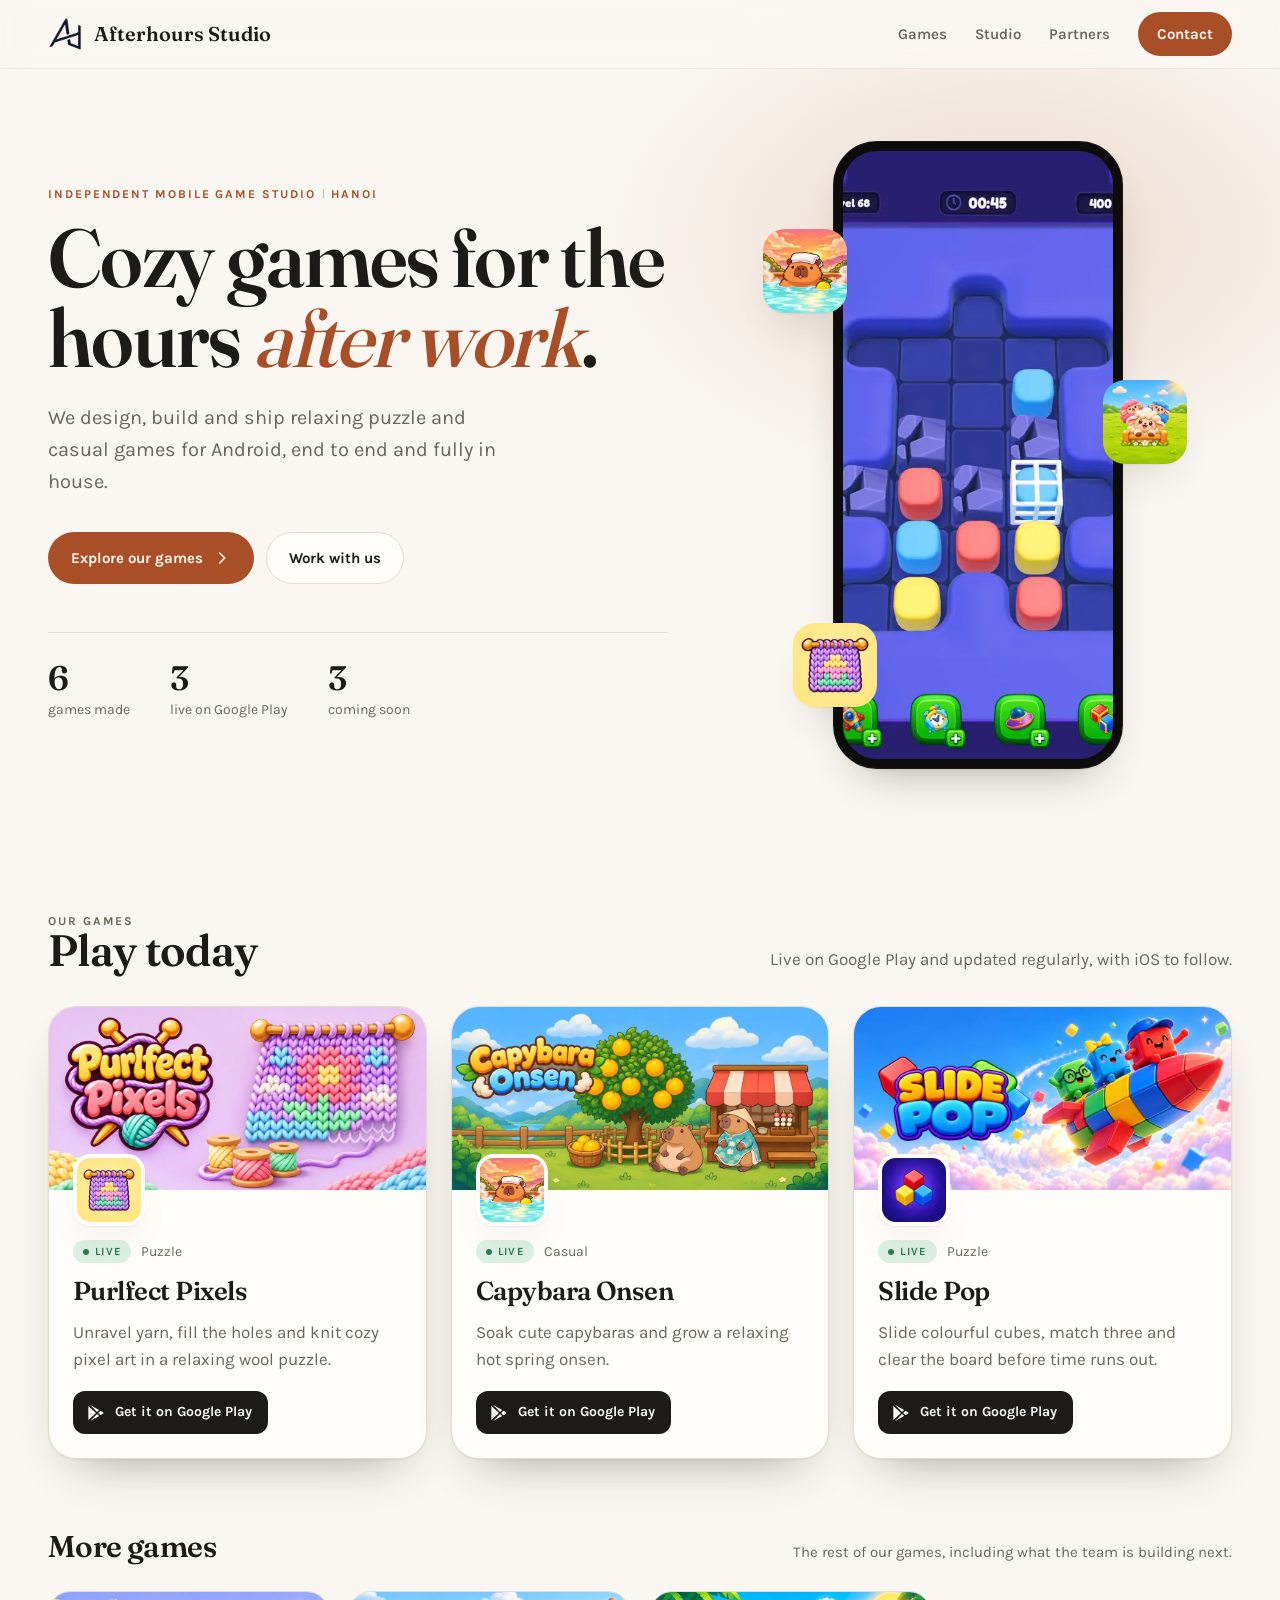
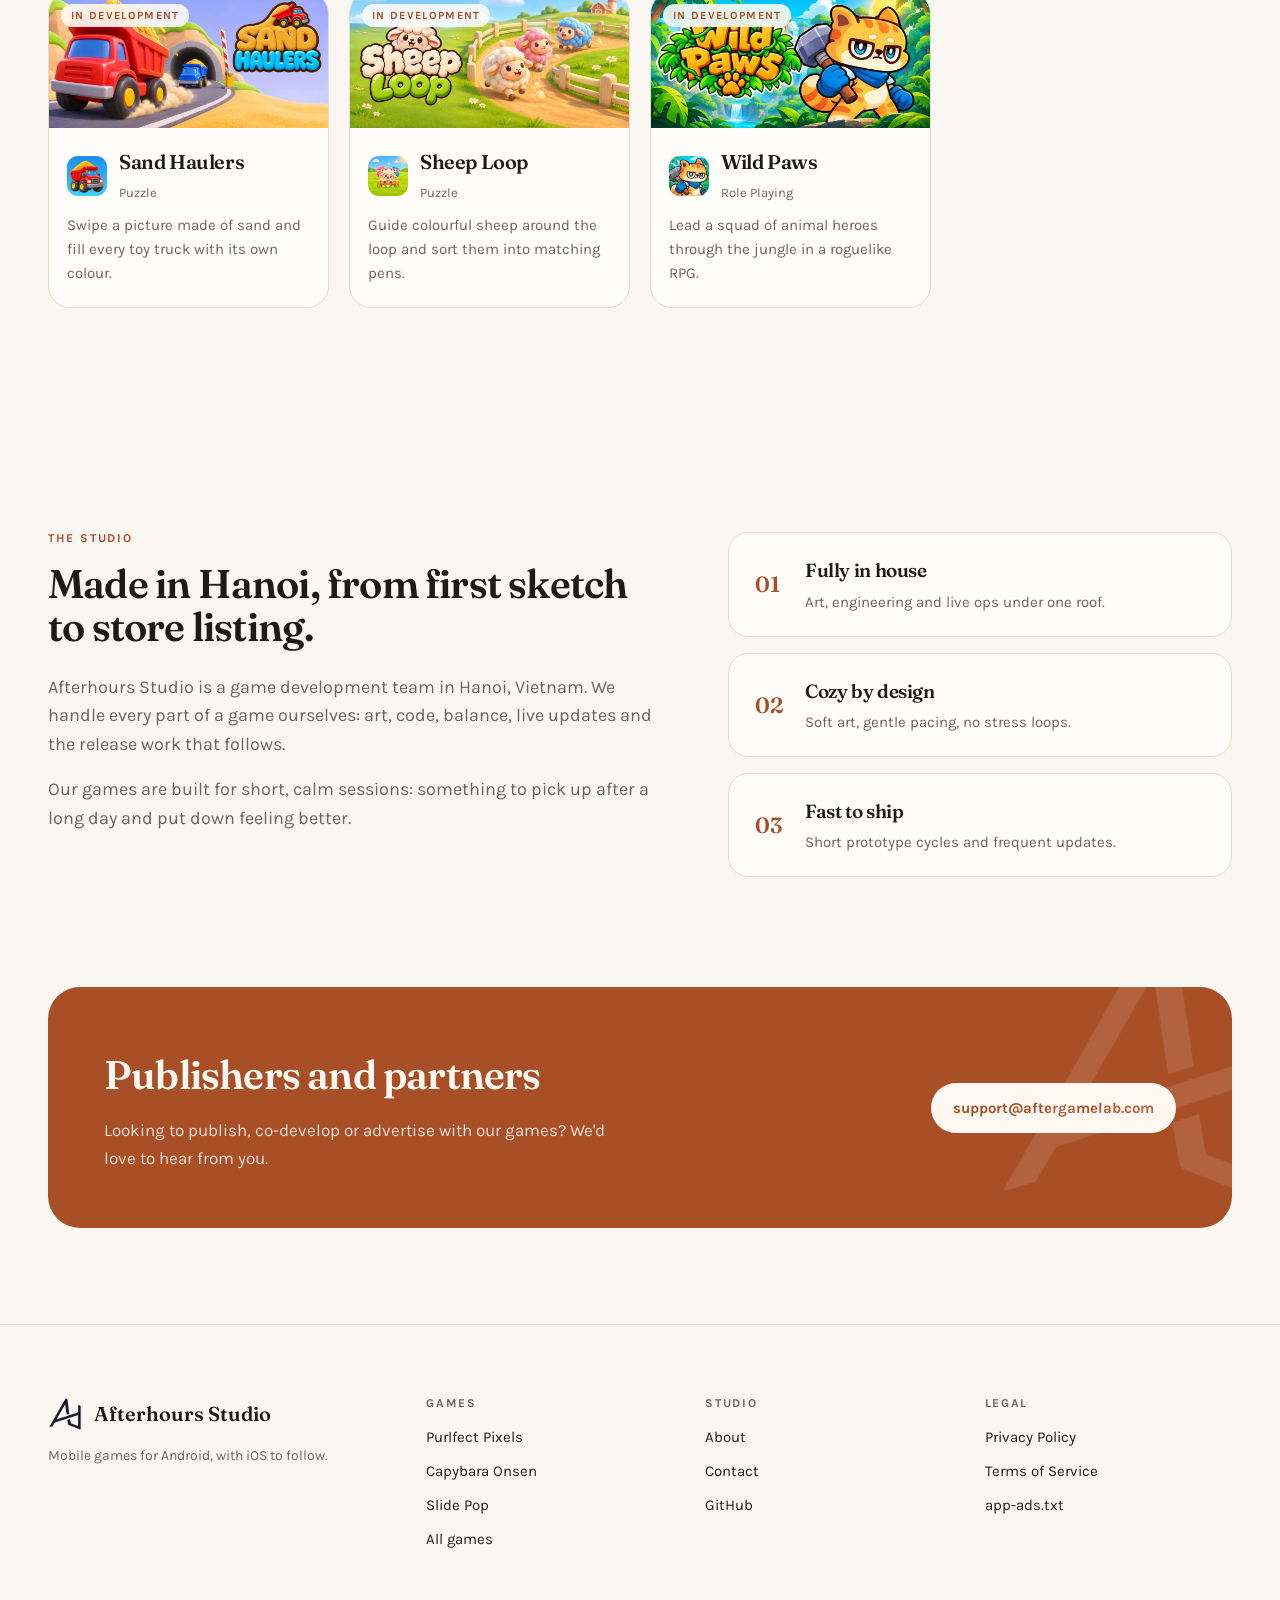
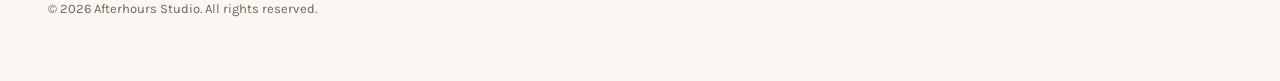
==== commit fa88ddbc: "style(site): chevrons instead of arrows on Explore our games and All games Co-Authored-By: Claude Op" ====
--- a/index.html
+++ b/index.html
@@ -45,7 +45,7 @@
         <p class="lede">We design, build and ship relaxing puzzle and casual games for Android, end to end and fully in house.</p>
         <div class="ctas">
           <a class="btn primary" href="#games">Explore our games
-            <svg viewBox="0 0 20 20" fill="none" stroke="currentColor" stroke-width="1.8" stroke-linecap="round" stroke-linejoin="round"><path d="M4 10h11M10.5 5.5 15 10l-4.5 4.5"/></svg></a>
+            <svg viewBox="0 0 20 20" fill="none" stroke="currentColor" stroke-width="1.8" stroke-linecap="round" stroke-linejoin="round"><path d="M7.5 4.5 13 10l-5.5 5.5"/></svg></a>
           <a class="btn" href="#partner">Work with us</a>
         </div>
         <!-- STATS:START -->
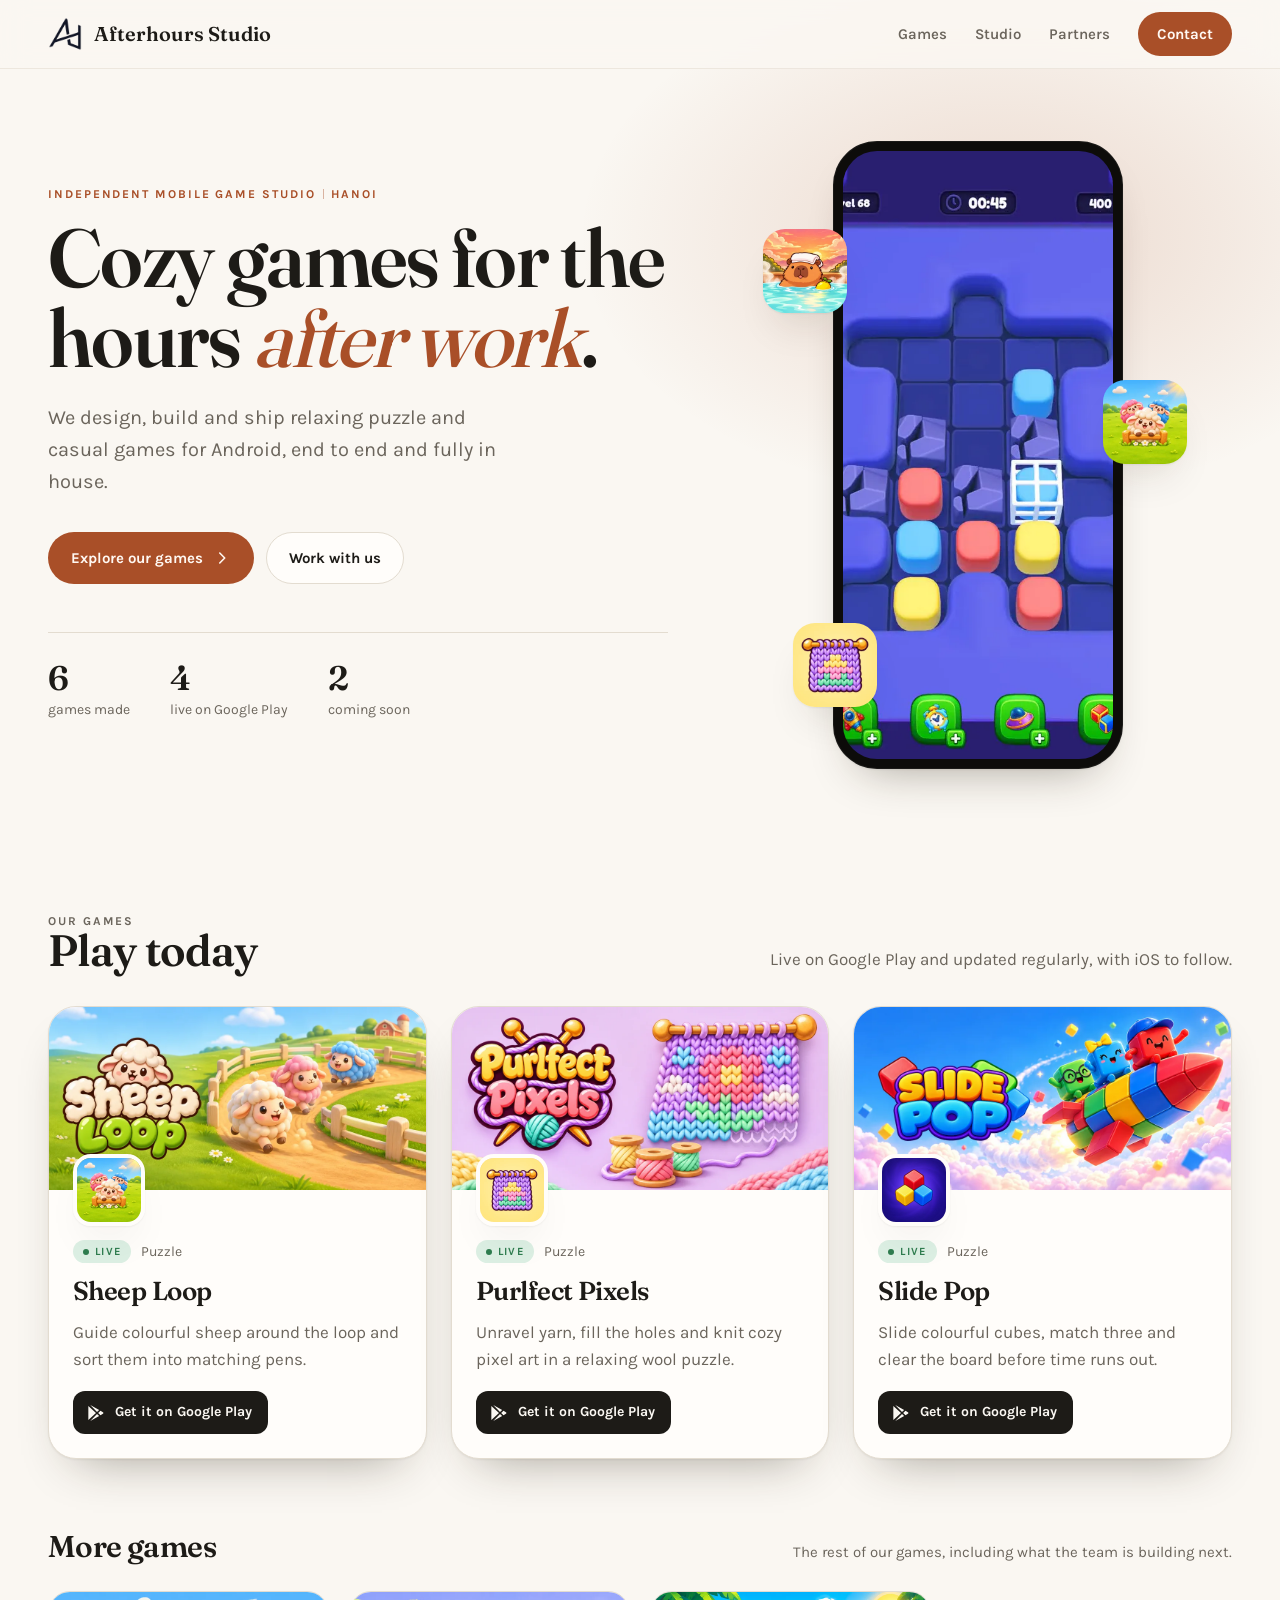
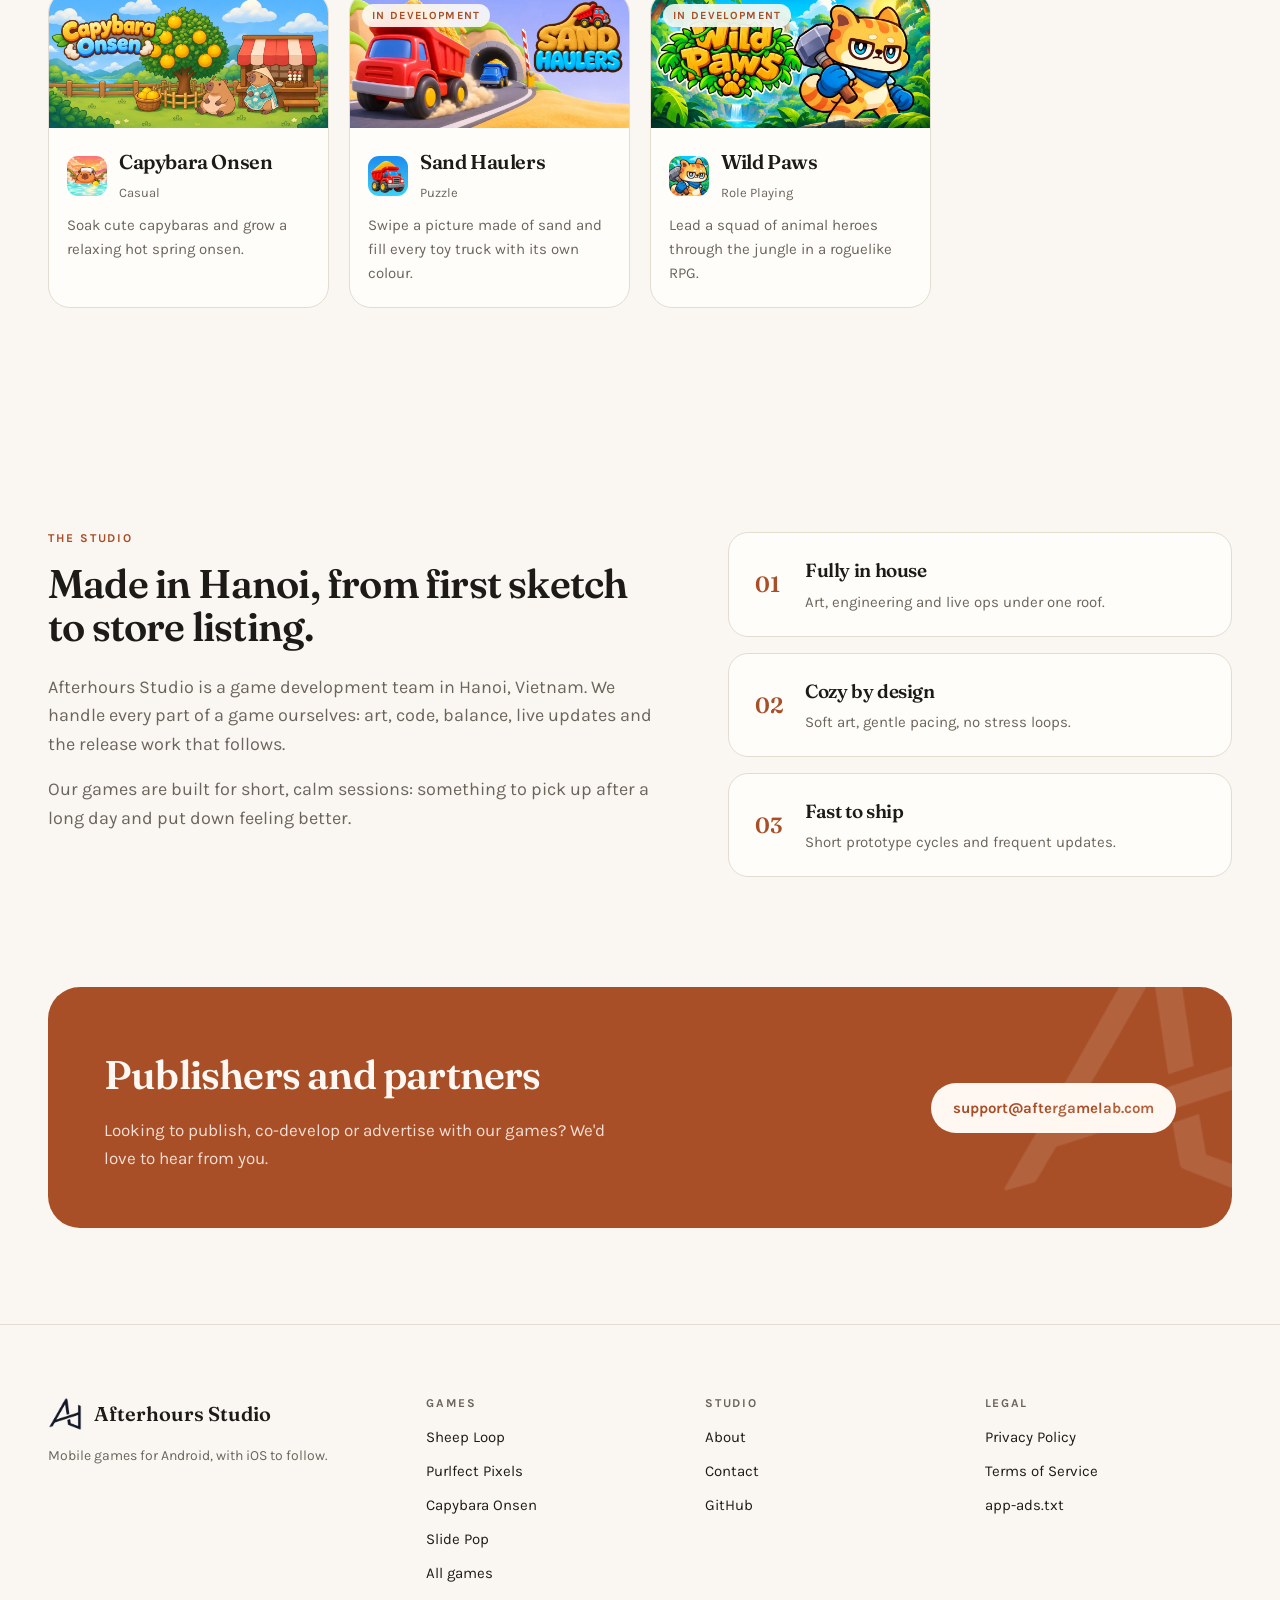
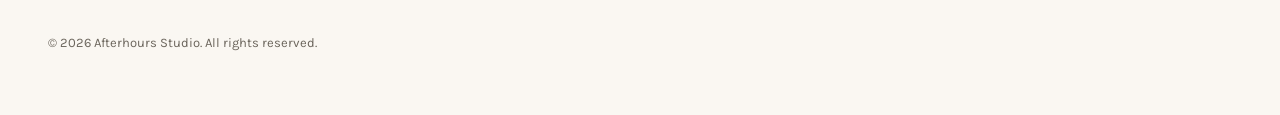
==== commit e19b9157: "feat(site): Sheep Loop live and featured, Capybara Onsen moves to More games Co-Authored-By: Claude " ====
--- a/index.html
+++ b/index.html
@@ -49,7 +49,7 @@
           <a class="btn" href="#partner">Work with us</a>
         </div>
         <!-- STATS:START -->
-        <div class="stats"><div><b>6</b><span>games made</span></div><div><b>3</b><span>live on Google Play</span></div><div><b>3</b><span>coming soon</span></div></div>
+        <div class="stats"><div><b>6</b><span>games made</span></div><div><b>4</b><span>live on Google Play</span></div><div><b>2</b><span>coming soon</span></div></div>
         <!-- STATS:END -->
       </div>
       <div class="showcase">
@@ -74,6 +74,18 @@
       <!-- Generated by tools/build_games.py from tools/games.json: edit that file, not these cards. -->
         <!-- FEATURED:START -->
         <article class="live-card">
+          <a class="art" href="/games/sheep-loop/" data-game="sheep-loop"><img src="/assets/games/sheep-loop/feature.webp" alt="Sheep Loop feature art" width="1024" height="500" loading="lazy"></a>
+          <div class="body">
+            <img class="icon" src="/assets/games/sheep-loop/icon.webp" alt="Sheep Loop app icon" width="72" height="72">
+            <div>
+              <div class="meta"><span class="chip on">Live</span>Puzzle</div>
+              <h3><a href="/games/sheep-loop/" data-game="sheep-loop">Sheep Loop</a></h3>
+              <p>Guide colourful sheep around the loop and sort them into matching pens.</p>
+              <a class="play" href="https://play.google.com/store/apps/details?id=com.afterhours.sheeploop" rel="noopener"><svg viewBox="0 0 24 24" fill="currentColor" aria-hidden="true" focusable="false"><path d="M4 3.5v17l9.2-8.5L4 3.5Zm10.4 9.6 2.6 2.4-10.7 6.1 8.1-8.5Zm0-2.2L6.3 2.4 17 8.5l-2.6 2.4Zm4.2-1.5 2.9 1.7c.7.4.7 1.4 0 1.8l-2.9 1.7-2.8-2.6 2.8-2.6Z"/></svg>Get it on Google Play</a>
+            </div>
+          </div>
+        </article>
+        <article class="live-card">
           <a class="art" href="/games/purlfect-pixels/" data-game="purlfect-pixels"><img src="/assets/games/purlfect-pixels/feature.webp" alt="Purlfect Pixels feature art" width="1024" height="500" loading="lazy"></a>
           <div class="body">
             <img class="icon" src="/assets/games/purlfect-pixels/icon.webp" alt="Purlfect Pixels app icon" width="72" height="72">
@@ -86,18 +98,6 @@
           </div>
         </article>
         <article class="live-card">
-          <a class="art" href="/games/capybara-onsen/" data-game="capybara-onsen"><img src="/assets/games/capybara-onsen/feature.webp" alt="Capybara Onsen feature art" width="1024" height="500" loading="lazy"></a>
-          <div class="body">
-            <img class="icon" src="/assets/games/capybara-onsen/icon.webp" alt="Capybara Onsen app icon" width="72" height="72">
-            <div>
-              <div class="meta"><span class="chip on">Live</span>Casual</div>
-              <h3><a href="/games/capybara-onsen/" data-game="capybara-onsen">Capybara Onsen</a></h3>
-              <p>Soak cute capybaras and grow a relaxing hot spring onsen.</p>
-              <a class="play" href="https://play.google.com/store/apps/details?id=com.afterhours.cpbronsen" rel="noopener"><svg viewBox="0 0 24 24" fill="currentColor" aria-hidden="true" focusable="false"><path d="M4 3.5v17l9.2-8.5L4 3.5Zm10.4 9.6 2.6 2.4-10.7 6.1 8.1-8.5Zm0-2.2L6.3 2.4 17 8.5l-2.6 2.4Zm4.2-1.5 2.9 1.7c.7.4.7 1.4 0 1.8l-2.9 1.7-2.8-2.6 2.8-2.6Z"/></svg>Get it on Google Play</a>
-            </div>
-          </div>
-        </article>
-        <article class="live-card">
           <a class="art" href="/games/slide-pop/" data-game="slide-pop"><img src="/assets/games/slide-pop/feature.webp" alt="Slide Pop feature art" width="1024" height="500" loading="lazy"></a>
           <div class="body">
             <img class="icon" src="/assets/games/slide-pop/icon.webp" alt="Slide Pop app icon" width="72" height="72">
@@ -119,18 +119,18 @@
       <div class="more-row">
       <!-- Generated by tools/build_games.py from tools/games.json: edit that file, not these cards. -->
         <!-- MORE:START -->
+        <a class="dev-card" href="/games/capybara-onsen/" data-game="capybara-onsen">
+          <div class="art"><img src="/assets/games/capybara-onsen/feature.webp" alt="Capybara Onsen feature art" width="1024" height="500" loading="lazy"></div>
+          <div class="body">
+            <div class="row"><img src="/assets/games/capybara-onsen/icon.webp" alt="Capybara Onsen app icon" width="40" height="40" loading="lazy"><div><h3>Capybara Onsen</h3><span class="genre">Casual</span></div></div>
+            <p>Soak cute capybaras and grow a relaxing hot spring onsen.</p>
+          </div>
+        </a>
         <a class="dev-card" href="/games/sand-haulers/" data-game="sand-haulers">
           <div class="art"><img src="/assets/games/sand-haulers/feature.webp" alt="Sand Haulers feature art" width="1024" height="500" loading="lazy"><span class="chip">In development</span></div>
           <div class="body">
             <div class="row"><img src="/assets/games/sand-haulers/icon.webp" alt="Sand Haulers app icon" width="40" height="40" loading="lazy"><div><h3>Sand Haulers</h3><span class="genre">Puzzle</span></div></div>
             <p>Swipe a picture made of sand and fill every toy truck with its own colour.</p>
-          </div>
-        </a>
-        <a class="dev-card" href="/games/sheep-loop/" data-game="sheep-loop">
-          <div class="art"><img src="/assets/games/sheep-loop/feature.webp" alt="Sheep Loop feature art" width="1024" height="500" loading="lazy"><span class="chip">In development</span></div>
-          <div class="body">
-            <div class="row"><img src="/assets/games/sheep-loop/icon.webp" alt="Sheep Loop app icon" width="40" height="40" loading="lazy"><div><h3>Sheep Loop</h3><span class="genre">Puzzle</span></div></div>
-            <p>Guide colourful sheep around the loop and sort them into matching pens.</p>
           </div>
         </a>
         <a class="dev-card" href="/games/wild-paws/" data-game="wild-paws">
@@ -179,7 +179,7 @@
       <a class="brand" href="/"><img src="/assets/brand/icon-180.png" alt="" width="34" height="34">Afterhours Studio</a>
       <p class="small">Mobile games for Android, with iOS to follow.</p>
     </div>
-    <div><h4>Games</h4><ul><li><a href="/games/purlfect-pixels/">Purlfect Pixels</a></li><li><a href="/games/capybara-onsen/">Capybara Onsen</a></li><li><a href="/games/slide-pop/">Slide Pop</a></li><li><a href="/#games">All games</a></li></ul></div>
+    <div><h4>Games</h4><ul><li><a href="/games/sheep-loop/">Sheep Loop</a></li><li><a href="/games/purlfect-pixels/">Purlfect Pixels</a></li><li><a href="/games/capybara-onsen/">Capybara Onsen</a></li><li><a href="/games/slide-pop/">Slide Pop</a></li><li><a href="/#games">All games</a></li></ul></div>
     <div><h4>Studio</h4><ul><li><a href="/#studio">About</a></li><li><a href="mailto:support@aftergamelab.com">Contact</a></li><li><a href="https://github.com/Afterhours-Studio" rel="noopener">GitHub</a></li></ul></div>
     <div><h4>Legal</h4><ul><li><a href="/privacy/">Privacy Policy</a></li><li><a href="/terms/">Terms of Service</a></li><li><a href="/app-ads.txt">app-ads.txt</a></li></ul></div>
   </div>
@@ -218,7 +218,7 @@
     <div class="card-head">
       <img src="/assets/games/sheep-loop/icon.webp" alt="Sheep Loop app icon" width="76" height="76">
       <div>
-        <div class="meta"><span class="chip">In development</span>Puzzle<span class="sep" aria-hidden="true"></span>Android</div>
+        <div class="meta"><span class="chip on">Live</span>Puzzle<span class="sep" aria-hidden="true"></span>Android</div>
         <h2>Sheep Loop</h2>
       </div>
     </div>
@@ -231,7 +231,7 @@
           <a class="play" href="https://play.google.com/store/apps/details?id=com.afterhours.sheeploop" rel="noopener"><svg viewBox="0 0 24 24" fill="currentColor" aria-hidden="true" focusable="false"><path d="M4 3.5v17l9.2-8.5L4 3.5Zm10.4 9.6 2.6 2.4-10.7 6.1 8.1-8.5Zm0-2.2L6.3 2.4 17 8.5l-2.6 2.4Zm4.2-1.5 2.9 1.7c.7.4.7 1.4 0 1.8l-2.9 1.7-2.8-2.6 2.8-2.6Z"/></svg>Get it on Google Play</a>
           <span class="play disabled" aria-disabled="true">App Store soon</span>
         </p>
-        <p class="note">The Google Play link works once the game is published.</p>
+        
       </div>
     </div>
 </template>
